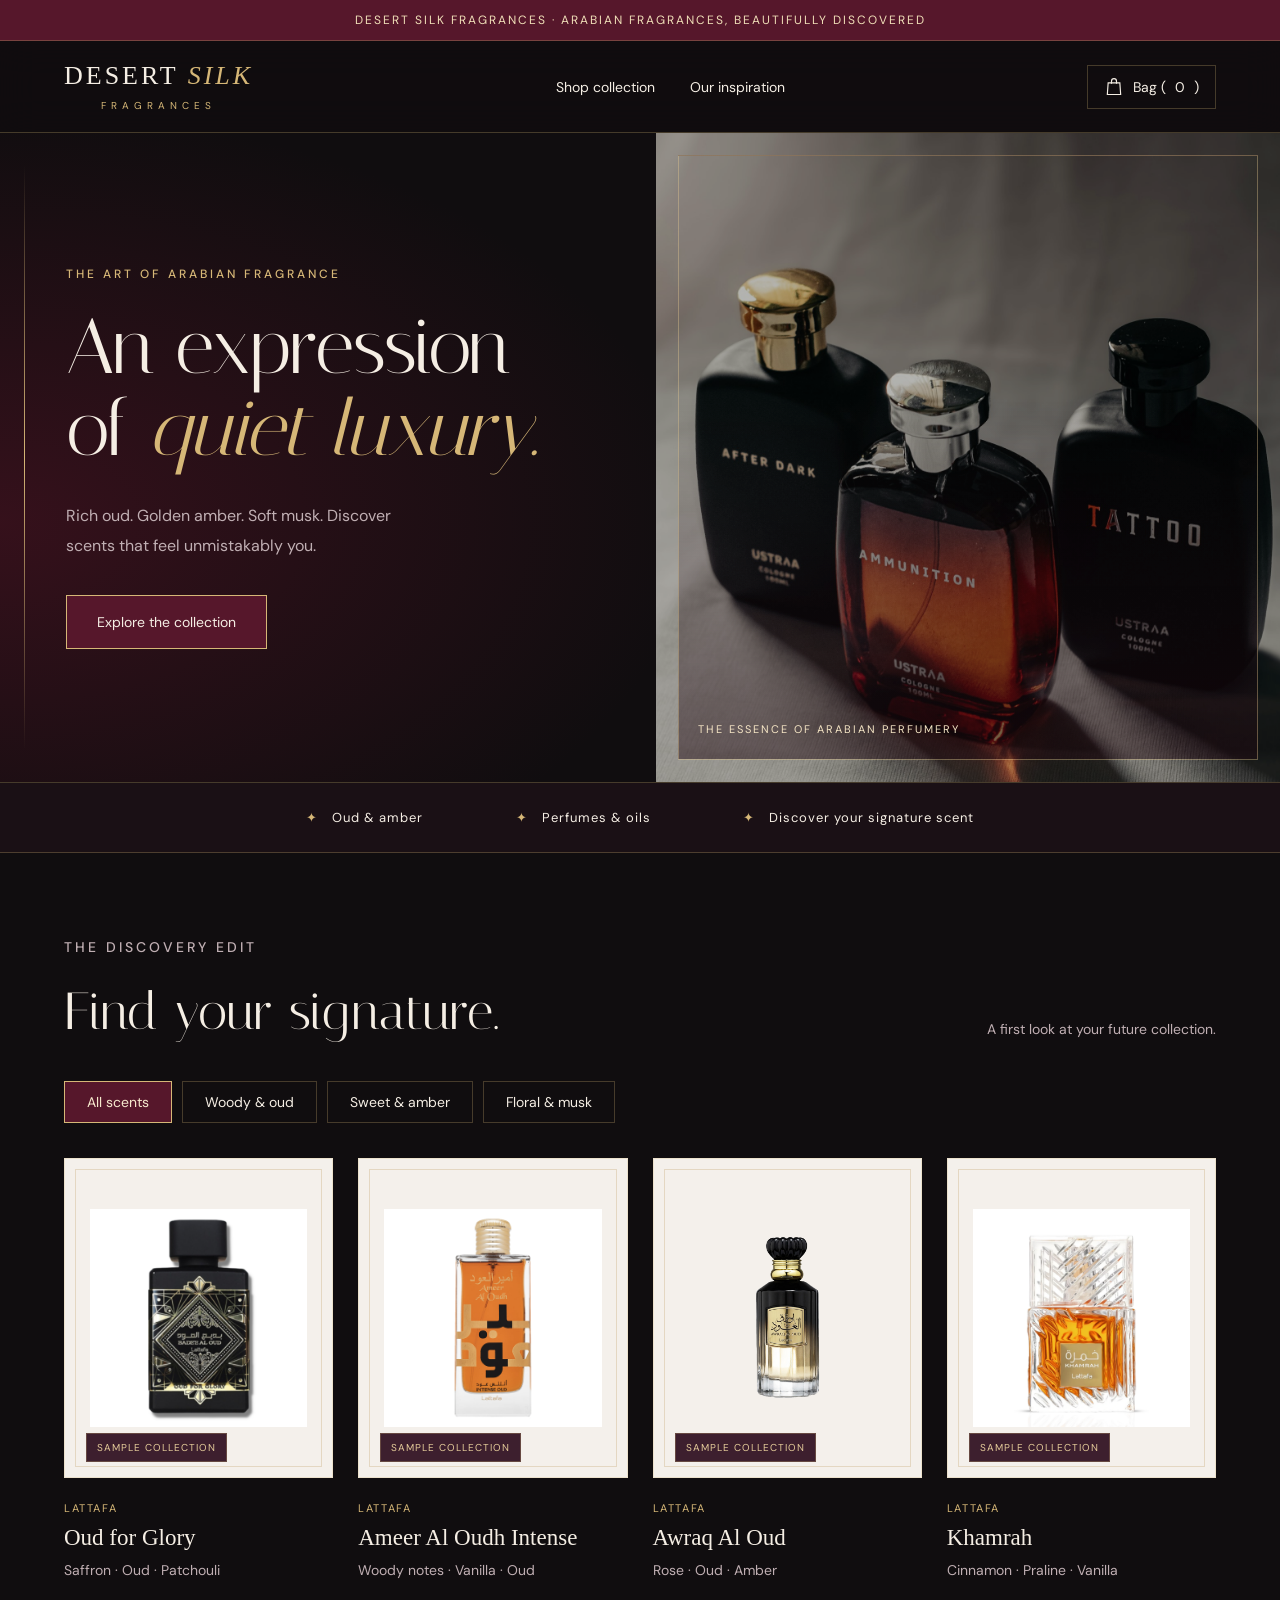
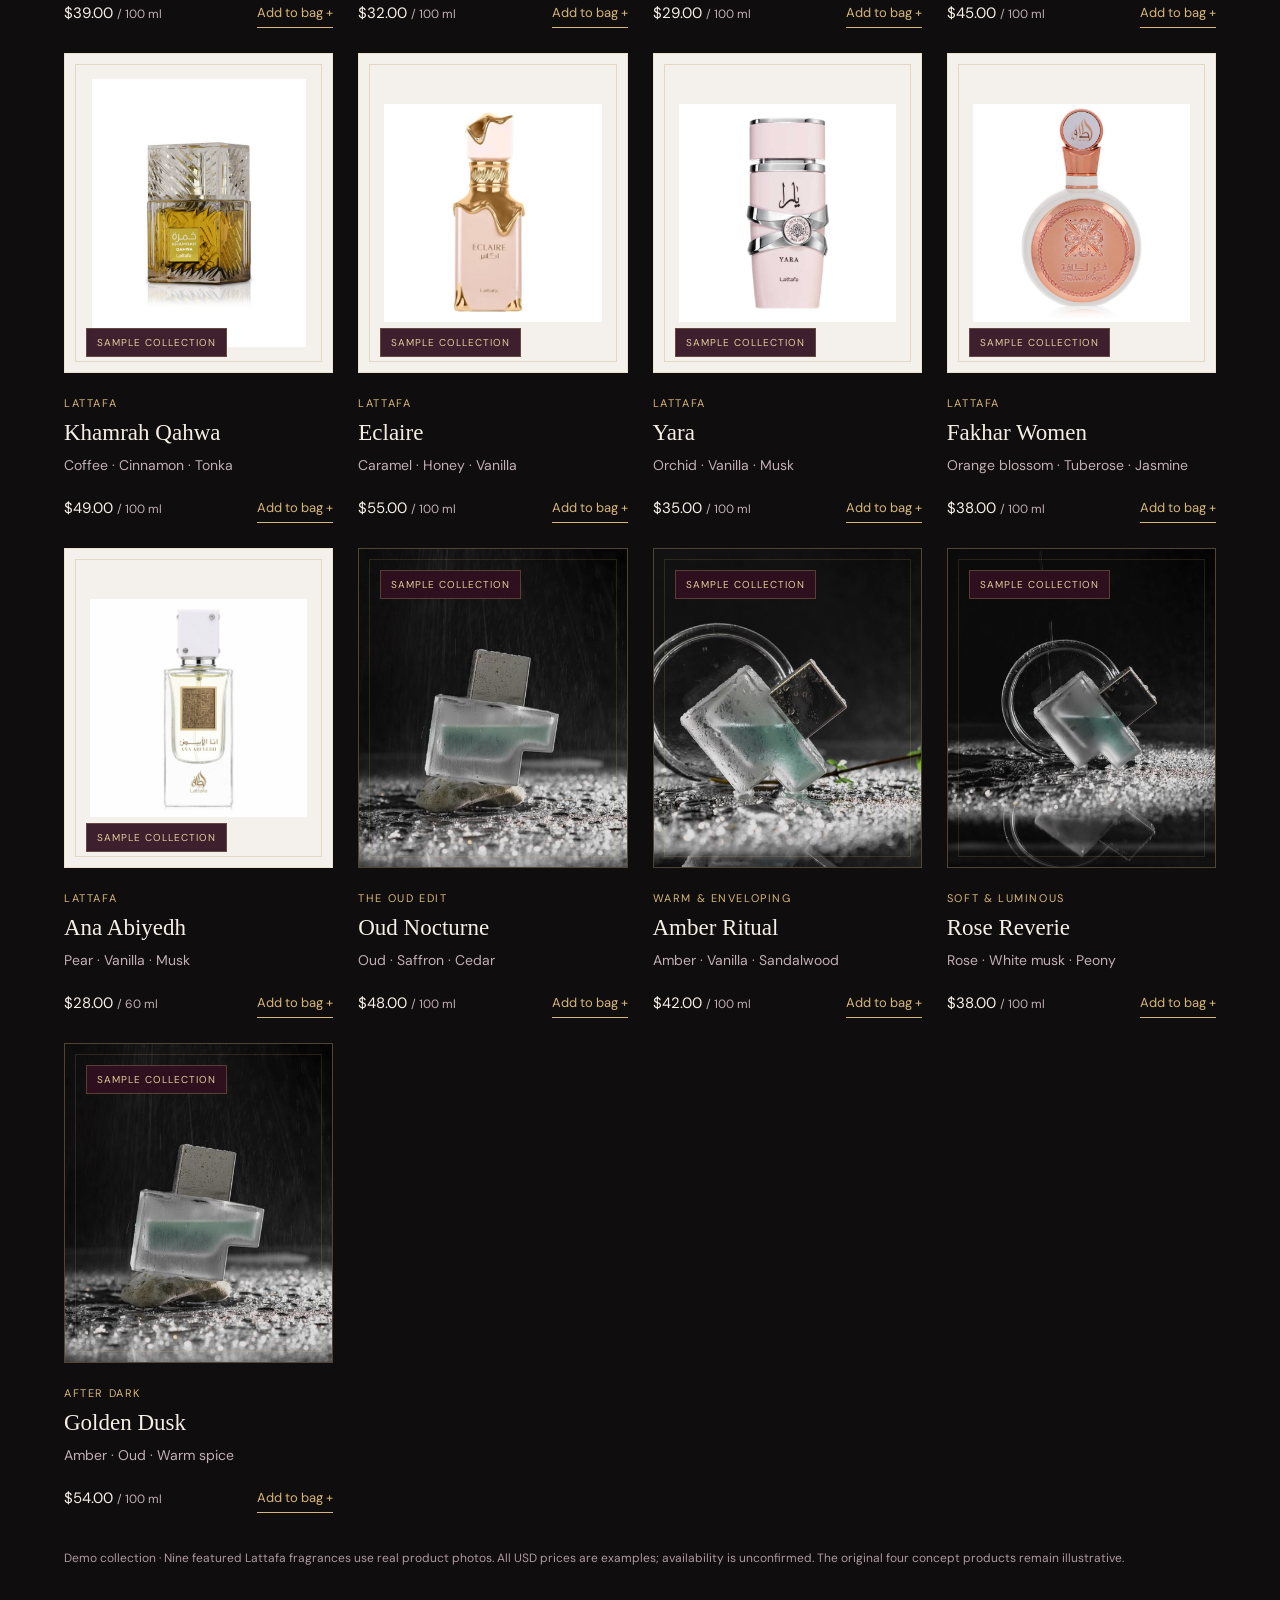
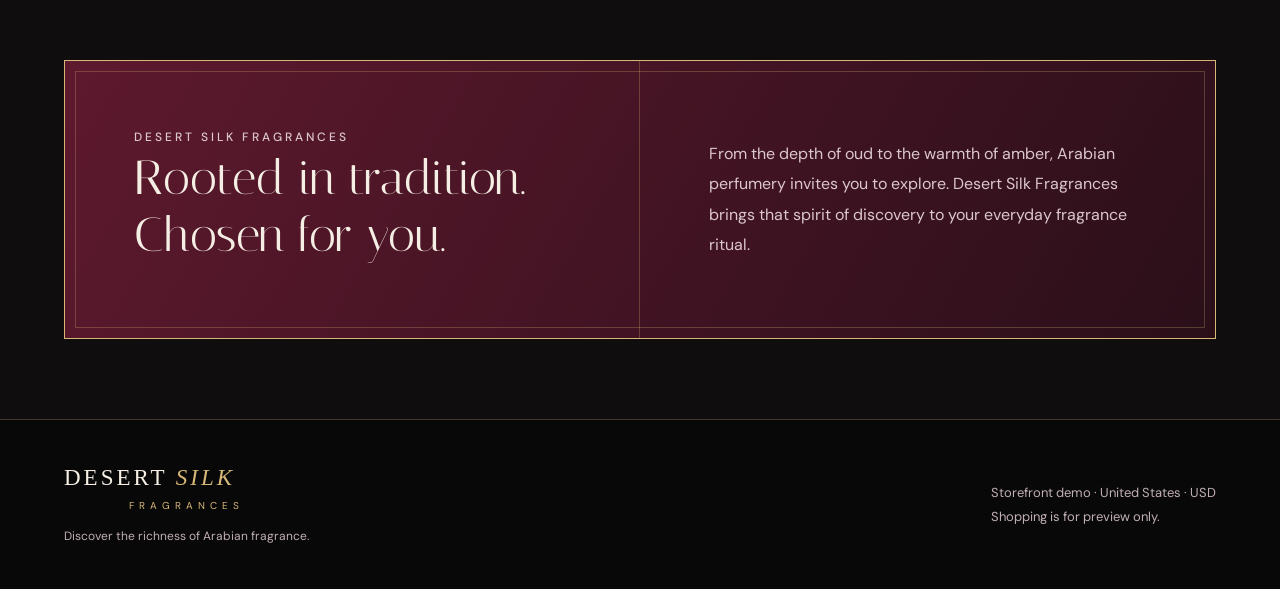
==== index.html @ 5b762d44 "Add files via upload" ====
<!doctype html>
<html lang="en"><head><meta charset="utf-8"><meta name="viewport" content="width=device-width,initial-scale=1"><title>Desert Silk Fragrances | Arabian Fragrances</title><meta name="description" content="Explore the Desert Silk Fragrances Arabian perfume boutique demo."><link rel="icon" type="image/svg+xml" href="data:image/svg+xml,%3Csvg xmlns='http://www.w3.org/2000/svg' viewBox='0 0 32 32'%3E%3Crect width='32' height='32' rx='5' fill='%2356172b'/%3E%3Ctext x='16' y='23' text-anchor='middle' font-family='Georgia' font-size='24' fill='%23d6b777'%3ED%3C/text%3E%3C/svg%3E"><style>
@import url('https://fonts.googleapis.com/css2?family=DM+Sans:wght@400;500;600&family=Italiana&display=swap');
:root{--paper:#100d0f;--ink:#f5eee4;--gold:#d6b777;--line:#d6b77745;--burgundy:#56172b;--muted:#c0afb3}*{box-sizing:border-box}html{scroll-behavior:smooth;scroll-padding-top:100px}body{margin:0;background:var(--paper);color:var(--ink);font-family:'DM Sans',sans-serif;font-size:16px}a{color:inherit;text-decoration:none}button{font:inherit;cursor:pointer;color:inherit}a,button{touch-action:manipulation}a:focus-visible,button:focus-visible{outline:2px solid var(--gold);outline-offset:5px}.announcement{background:var(--burgundy);color:#f0dfb8;text-align:center;padding:12px 20px;font-size:12px;letter-spacing:2px;border-bottom:1px solid var(--line)}header{position:sticky;top:0;z-index:4;padding:20px 5%;display:flex;align-items:center;justify-content:space-between;gap:20px;background:#100d0ff0;backdrop-filter:blur(18px);border-bottom:1px solid var(--line)}.logo{font-family:Georgia,serif;font-size:26px;letter-spacing:3px;white-space:nowrap;display:block}.logo span{color:var(--gold);font-style:italic}.logo small{display:block;font-family:'DM Sans',sans-serif;font-size:10px;letter-spacing:5px;text-align:center;margin-top:8px;color:var(--gold)}nav{display:flex;gap:35px;font-size:14px}nav a{position:relative;padding:9px 0}nav a:after{content:'';position:absolute;bottom:0;left:0;width:100%;height:1px;background:var(--gold);transform:scaleX(0);transform-origin:left;transition:transform .3s}nav a:hover:after{transform:scaleX(1)}.bag-button{border:1px solid var(--line);padding:11px 16px;background:none;display:flex;align-items:center;gap:9px;font-size:14px;transition:background .3s,border-color .3s}.bag-button:hover{background:var(--burgundy);border-color:var(--gold)}.bag-button svg{width:20px}.hero{display:grid;grid-template-columns:1.05fr 1fr;min-height:650px;border-bottom:1px solid var(--line)}.hero-copy{position:relative;padding:80px 10%;display:flex;flex-direction:column;justify-content:center;background:radial-gradient(ellipse at 0% 60%,#65152b70,transparent 75%)}.hero-copy:before{content:'';position:absolute;top:32px;bottom:32px;left:24px;width:1px;background:linear-gradient(transparent,var(--gold),transparent)}.eyebrow{font-size:12px;letter-spacing:3px;text-transform:uppercase;font-weight:500;color:var(--gold);margin:0 0 25px}h1,h2,h3,p{margin-top:0}h1,h2{font-family:'Italiana',Georgia,serif;font-weight:400}h1{font-size:clamp(58px,6.1vw,94px);line-height:1.05;margin-bottom:30px;letter-spacing:-1px}h1 em{color:var(--gold);font-weight:400}.intro{max-width:340px;color:var(--muted);line-height:1.9;margin-bottom:34px}.button{position:relative;display:inline-flex;align-items:center;justify-content:center;align-self:flex-start;background:var(--burgundy);border:1px solid var(--gold);padding:17px 30px;font-size:14px;overflow:hidden;transition:background .3s,transform .3s,box-shadow .3s}.button:hover{background:#75243d;transform:translateY(-3px);box-shadow:0 8px 35px #56172b80}.button:after{content:'';position:absolute;inset:-80% -100%;background:linear-gradient(110deg,transparent 45%,#ead3a028 50%,transparent 55%);transform:translateX(-40%);transition:transform .7s}.button:hover:after{transform:translateX(40%)}.hero-photo{position:relative;overflow:hidden;background:#25151b;min-width:0}.hero-photo img{width:100%;height:100%;object-fit:cover;position:absolute;filter:brightness(.75) saturate(.75);transform:scale(1.05);transition:transform .8s ease}.hero-photo:hover img{transform:scale(1.1)}.hero-photo:after{content:'';position:absolute;inset:22px;border:1px solid #e7cb9060;pointer-events:none;background:linear-gradient(0deg,#2009117a,transparent 60%)}.photo-caption{position:absolute;z-index:1;bottom:46px;left:42px;right:30px;color:#f5e5c5;font-size:11px;letter-spacing:2px}.ribbon{display:flex;justify-content:center;gap:8%;padding:26px 5%;border-bottom:1px solid var(--line);font-size:13px;letter-spacing:1px;background:#1a1015}.ribbon span:before{content:'✦';margin-right:14px;color:var(--gold)}.collection{padding:85px 5% 80px}.section-top{display:flex;justify-content:space-between;align-items:end;gap:20px}h2{font-size:52px;margin-bottom:10px}.section-top p{font-size:14px;color:var(--muted)}.filters{display:flex;gap:10px;margin:29px 0 35px;flex-wrap:wrap}.filter{background:none;border:1px solid var(--line);padding:11px 22px;font-size:14px;transition:background .3s,border-color .3s,transform .3s}.filter:hover{border-color:var(--gold);transform:translateY(-2px)}.filter.active{background:var(--burgundy);border-color:var(--gold);color:#f6e8cd}.products{display:grid;grid-template-columns:repeat(4,1fr);gap:25px}.product{min-width:0;animation:arrive .55s ease both;animation-delay:calc(var(--i,0)*65ms)}.product-image{height:320px;position:relative;overflow:hidden;background:#21181c;border:1px solid var(--line);transition:border-color .4s,box-shadow .4s,transform .4s}.product-image:after{content:'';position:absolute;inset:10px;border:1px solid #d6b77725;pointer-events:none}.product-image img{width:100%;height:100%;object-fit:cover;filter:brightness(.88);transition:transform .65s,filter .65s}.product:hover .product-image{transform:translateY(-6px);border-color:#d6b777a0;box-shadow:0 14px 35px #0005}.product:hover img{transform:scale(1.08);filter:brightness(1)}.badge{position:absolute;top:21px;left:21px;background:#301020ed;color:#e5cc9a;padding:7px 10px;font-size:10px;letter-spacing:1px;border:1px solid var(--line)}.product-meta{margin:23px 0 10px;font-size:11px;letter-spacing:1.6px;color:var(--gold)}.product h3{font-family:Georgia,serif;font-size:23px;font-weight:400;margin-bottom:10px}.notes{font-size:14px;color:var(--muted);margin-bottom:19px}.purchase{display:flex;justify-content:space-between;align-items:center;gap:10px;font-size:15px}.purchase small{font-size:12px;color:var(--muted)}.purchase button{background:none;border:0;border-bottom:1px solid var(--gold);padding:6px 0;font-size:13px;color:var(--gold);transition:color .3s,transform .3s}.purchase button:hover{color:#fff;transform:translateY(-2px)}.sample-note{font-size:12px;color:#ad999f;margin-top:35px;line-height:1.7}.story{display:grid;grid-template-columns:1fr 1fr;background:linear-gradient(120deg,#5e192e,#2a0f19);margin:0 5% 80px;border:1px solid var(--gold);position:relative}.story:after{content:'';position:absolute;inset:10px;border:1px solid var(--line);pointer-events:none}.story-left{padding:65px 12%;border-right:1px solid var(--line)}.story-left h2{font-size:48px}.story-right{padding:65px 12%;display:flex;flex-direction:column;justify-content:center}.story p{line-height:1.9;color:#dcc7ce;margin-bottom:0}footer{background:#090809;border-top:1px solid var(--line);padding:45px 5%;display:flex;justify-content:space-between;gap:25px;align-items:center}footer p{font-size:12px;margin:16px 0 0;color:var(--muted)}footer .logo{font-size:23px}.footer-note{font-size:13px;max-width:280px;line-height:1.8;color:var(--muted)}dialog{position:fixed;border:0;border-left:1px solid var(--gold);margin:0 0 0 auto;padding:32px;max-width:440px;width:100%;height:100dvh;max-height:100dvh;background:#160e13;color:var(--ink)}dialog[open]{animation:slide-in .4s ease}dialog::backdrop{background:#070306ba;backdrop-filter:blur(5px)}.bag-head{display:flex;justify-content:space-between;align-items:center;gap:12px}.bag-head h2{font-size:35px}.close{background:none;border:0;font-size:25px;padding:10px;color:var(--gold)}.bag-item{padding:20px 0;border-bottom:1px solid var(--line);animation:arrive .3s ease}.bag-row{display:flex;justify-content:space-between;gap:10px}.remove{background:none;border:0;color:var(--gold);font-size:13px;padding:10px 0}.bag-total{display:flex;justify-content:space-between;margin:25px 0;font-weight:500}.demo-checkout{font-size:14px;line-height:1.8;color:#dcc7ce;background:var(--burgundy);padding:20px;border:1px solid var(--line)}.toast{position:fixed;bottom:25px;left:50%;transform:translateX(-50%);background:var(--burgundy);border:1px solid var(--gold);color:var(--ink);padding:15px 24px;z-index:5;box-shadow:0 4px 25px #0008;font-size:14px;animation:toast-in .3s ease}.hidden{display:none!important}.reveal{transition:opacity .8s ease,transform .8s ease}.reveal.pending{opacity:0;transform:translateY(28px)}.hero-copy>*{animation:arrive .9s ease both}.hero-copy h1{animation-delay:.12s}.hero-copy .intro{animation-delay:.24s}.hero-copy .button{animation-delay:.36s}@keyframes arrive{from{opacity:0;transform:translateY(18px)}to{opacity:1;transform:translateY(0)}}@keyframes slide-in{from{transform:translateX(100%)}to{transform:translateX(0)}}@keyframes toast-in{from{opacity:0;transform:translate(-50%,15px)}to{opacity:1;transform:translate(-50%,0)}}
@media(min-width:1500px){main{max-width:1600px;margin:auto}}@media(max-width:1000px){nav{gap:18px}.hero-copy{padding:60px 10%}.hero{min-height:570px}.products{grid-template-columns:repeat(2,1fr)}.product-image{height:360px}.ribbon{gap:4%;font-size:12px}.story-left,.story-right{padding:45px 10%}}@media(max-width:800px){nav{display:none}}@media(max-width:800px){header{padding:16px 6%}.logo{font-size:21px;letter-spacing:2px}.logo small{font-size:9px;letter-spacing:3px}nav{display:none}.bag-button{padding:9px 10px}.announcement{font-size:10px;line-height:1.6;letter-spacing:1px}.hero{grid-template-columns:1fr}.hero-copy{padding:55px 9% 50px}.hero-copy:before{left:15px;top:25px;bottom:25px}h1{font-size:65px;letter-spacing:-1px}.intro{font-size:15px}.hero-photo{height:400px}.ribbon{padding:20px 5%;gap:17px;flex-wrap:wrap}.ribbon span:before{margin-right:7px}.collection{padding:55px 6%}.section-top{display:block}h2{font-size:43px}.products{gap:29px 14px}.product-image{height:220px}.product h3{font-size:20px}.notes{font-size:13px;line-height:1.7}.purchase{align-items:start;flex-direction:column}.story{grid-template-columns:1fr;margin:0 6% 50px}.story-left{border-right:0;border-bottom:1px solid var(--line);padding:38px 30px}.story-right{padding:32px 30px}.story-left h2{font-size:40px}footer{flex-direction:column;align-items:start;padding:35px 6%}.photo-caption{left:35px;bottom:36px;font-size:10px}.badge{font-size:9px;top:15px;left:15px;padding:6px}.filter{padding:10px 15px}.toast{width:85%;text-align:center}.eyebrow{font-size:11px;letter-spacing:2px}.product-meta{font-size:10px;line-height:1.7}}@media(prefers-reduced-motion:reduce){html{scroll-behavior:auto}*,*:before,*:after{animation:none!important;transition:none!important}.reveal.pending{opacity:1;transform:none}}
.real-product{background:#f4f0eb}.real-product img{object-fit:contain;padding:25px;filter:none}.real-product .badge{top:auto;bottom:15px}.real-product:after{border-color:#b58b4840}.product:hover .real-product img{filter:none}@media(max-width:800px){.real-product img{padding:16px}.real-product .badge{bottom:10px;font-size:8px}}
</style></head><body>
<div class="announcement">DESERT SILK FRAGRANCES · ARABIAN FRAGRANCES, BEAUTIFULLY DISCOVERED</div>
<header><a href="#" class="logo" aria-label="Desert Silk Fragrances home">DESERT <span>SILK</span><small>FRAGRANCES</small></a><nav aria-label="Main navigation"><a href="#collection">Shop collection</a><a href="#story">Our inspiration</a></nav><button class="bag-button" id="open-bag"><svg viewBox="0 0 24 24" fill="none" stroke="currentColor" stroke-width="1.4" aria-hidden="true"><path d="M5 7h14l1 14H4L5 7Z"/><path d="M9 8V5a3 3 0 0 1 6 0v3"/></svg>Bag (<span id="bag-count">0</span>)</button></header>
<main><section class="hero"><div class="hero-copy"><p class="eyebrow">The art of Arabian fragrance</p><h1>An expression<br>of <em>quiet luxury.</em></h1><p class="intro">Rich oud. Golden amber. Soft musk. Discover scents that feel unmistakably you.</p><a class="button" href="#collection">Explore the collection</a></div><div class="hero-photo"><img src="hero.jpg" alt="Warmly lit perfume bottles with rich amber tones"><div class="photo-caption">THE ESSENCE OF ARABIAN PERFUMERY</div></div></section>
<div class="ribbon"><span>Oud & amber</span><span>Perfumes & oils</span><span>Discover your signature scent</span></div>
<section class="collection" id="collection"><div class="section-top"><div><p class="eyebrow">The discovery edit</p><h2>Find your signature.</h2></div><p>A first look at your future collection.</p></div><div class="filters" aria-label="Filter by scent"><button class="filter active" data-filter="All" aria-pressed="true">All scents</button><button class="filter" data-filter="Woody" aria-pressed="false">Woody & oud</button><button class="filter" data-filter="Sweet" aria-pressed="false">Sweet & amber</button><button class="filter" data-filter="Floral" aria-pressed="false">Floral & musk</button></div><div class="products" id="products"></div><p class="sample-note">Demo collection · Nine featured Lattafa fragrances use real product photos. All USD prices are examples; availability is unconfirmed. The original four concept products remain illustrative.</p></section>
<section class="story" id="story"><div class="story-left"><p class="eyebrow">Desert Silk Fragrances</p><h2>Rooted in tradition.<br>Chosen for you.</h2></div><div class="story-right"><p>From the depth of oud to the warmth of amber, Arabian perfumery invites you to explore. Desert Silk Fragrances brings that spirit of discovery to your everyday fragrance ritual.</p></div></section></main>
<footer><div><a href="#" class="logo">DESERT <span>SILK</span><small>FRAGRANCES</small></a><p>Discover the richness of Arabian fragrance.</p></div><div class="footer-note">Storefront demo · United States · USD<br>Shopping is for preview only.</div></footer>
<dialog id="bag" aria-labelledby="bag-title"><div class="bag-head"><h2 id="bag-title">Your discovery bag</h2><button class="close" id="close-bag" aria-label="Close shopping bag">×</button></div><div id="bag-items"></div><div class="bag-total"><span>Subtotal</span><span id="total">$0.00</span></div><p class="demo-checkout">This is a demo shopping bag. Checkout will be connected when your products, payment account, and shipping details are ready.</p></dialog><div id="toast" class="toast hidden" role="status"></div>
<script>
const products=[{id:1,name:'Oud Nocturne',notes:'Oud · Saffron · Cedar',category:'Woody',price:48,image:'product1.jpg',label:'THE OUD EDIT'},{id:2,name:'Amber Ritual',notes:'Amber · Vanilla · Sandalwood',category:'Sweet',price:42,image:'product2.jpg',label:'WARM & ENVELOPING'},{id:3,name:'Rose Reverie',notes:'Rose · White musk · Peony',category:'Floral',price:38,image:'product3.jpg',label:'SOFT & LUMINOUS'},{id:4,name:'Golden Dusk',notes:'Amber · Oud · Warm spice',category:'Woody',price:54,image:'product1.jpg',label:'AFTER DARK'},{"id": 5, "name": "Oud for Glory", "notes": "Saffron · Oud · Patchouli", "category": "Woody", "price": 39, "image": "oud-for-glory.jpg", "label": "LATTAFA", "size": 100, "real": true},{"id": 6, "name": "Ameer Al Oudh Intense", "notes": "Woody notes · Vanilla · Oud", "category": "Woody", "price": 32, "image": "ameer-al-oudh.jpg", "label": "LATTAFA", "size": 100, "real": true},{"id": 7, "name": "Awraq Al Oud", "notes": "Rose · Oud · Amber", "category": "Woody", "price": 29, "image": "awraq-al-oud.jpg", "label": "LATTAFA", "size": 100, "real": true},{"id": 8, "name": "Khamrah", "notes": "Cinnamon · Praline · Vanilla", "category": "Sweet", "price": 45, "image": "khamrah.jpg", "label": "LATTAFA", "size": 100, "real": true},{"id": 9, "name": "Khamrah Qahwa", "notes": "Coffee · Cinnamon · Tonka", "category": "Sweet", "price": 49, "image": "khamrah-qahwa.jpg", "label": "LATTAFA", "size": 100, "real": true},{"id": 10, "name": "Eclaire", "notes": "Caramel · Honey · Vanilla", "category": "Sweet", "price": 55, "image": "eclaire.jpg", "label": "LATTAFA", "size": 100, "real": true},{"id": 11, "name": "Yara", "notes": "Orchid · Vanilla · Musk", "category": "Floral", "price": 35, "image": "yara.jpg", "label": "LATTAFA", "size": 100, "real": true},{"id": 12, "name": "Fakhar Women", "notes": "Orange blossom · Tuberose · Jasmine", "category": "Floral", "price": 38, "image": "fakhar-women.jpg", "label": "LATTAFA", "size": 100, "real": true},{"id": 13, "name": "Ana Abiyedh", "notes": "Pear · Vanilla · Musk", "category": "Floral", "price": 28, "image": "ana-abiyedh.jpg", "label": "LATTAFA", "size": 60, "real": true}];products.sort((a,b)=>Number(Boolean(b.real))-Number(Boolean(a.real)));const cart=[];const money=n=>'$'+n.toFixed(2);const grid=document.querySelector('#products');function render(filter='All'){grid.innerHTML=products.filter(p=>filter==='All'||p.category===filter).map(p=>`<article class="product" style="--i:${Math.min(p.id-1,5)}"><div class="product-image ${p.real ? 'real-product' : ''}"><img src="${p.image}" alt="${p.real ? 'Lattafa ' + p.name + ' perfume bottle' : 'Illustrative perfume photograph for ' + p.name}" loading="lazy"><span class="badge">SAMPLE COLLECTION</span></div><p class="product-meta">${p.label}</p><h3>${p.name}</h3><p class="notes">${p.notes}</p><div class="purchase"><span>${money(p.price)} <small> / ${p.size || 100} ml</small></span><button data-add="${p.id}" aria-label="Add ${p.name} to demo bag">Add to bag +</button></div></article>`).join('')}render();document.querySelectorAll('.filter').forEach(b=>b.addEventListener('click',()=>{document.querySelectorAll('.filter').forEach(x=>{x.classList.remove('active');x.setAttribute('aria-pressed','false')});b.classList.add('active');b.setAttribute('aria-pressed','true');render(b.dataset.filter)}));let toastTimer;grid.addEventListener('click',e=>{const b=e.target.closest('[data-add]');if(!b)return;const p=products.find(x=>x.id===Number(b.dataset.add));cart.push(p);updateBag();const t=document.querySelector('#toast');t.textContent=p.name+' added to your demo bag';t.classList.remove('hidden');clearTimeout(toastTimer);toastTimer=setTimeout(()=>t.classList.add('hidden'),2400)});function updateBag(){document.querySelector('#bag-count').textContent=cart.length;document.querySelector('#bag-items').innerHTML=cart.length?cart.map((p,i)=>`<div class="bag-item"><div class="bag-row"><span>${p.name}</span><span>${money(p.price)}</span></div><button class="remove" data-remove="${i}" aria-label="Remove ${p.name}">Remove</button></div>`).join(''):'<p style="padding:25px 0;color:#c0afb3">Your bag is empty. Explore the collection to add a scent.</p>';document.querySelector('#total').textContent=money(cart.reduce((s,p)=>s+p.price,0))}updateBag();const bag=document.querySelector('#bag');document.querySelector('#open-bag').onclick=()=>bag.showModal();document.querySelector('#close-bag').onclick=()=>bag.close();document.querySelector('#bag-items').addEventListener('click',e=>{const b=e.target.closest('[data-remove]');if(b){cart.splice(Number(b.dataset.remove),1);updateBag()}});bag.addEventListener('click',e=>{if(e.target===bag&&e.clientX<bag.getBoundingClientRect().left)bag.close()});

const reduceMotion=window.matchMedia('(prefers-reduced-motion: reduce)');
if(!reduceMotion.matches&&'IntersectionObserver' in window){const observer=new IntersectionObserver(entries=>{entries.forEach(entry=>{if(entry.isIntersecting){entry.target.classList.remove('pending');observer.unobserve(entry.target)}})},{threshold:0.08});document.querySelectorAll('.section-top,.filters,.story').forEach(el=>{el.classList.add('reveal','pending');observer.observe(el)})}
grid.addEventListener('click',e=>{if(!e.target.closest('[data-add]')||reduceMotion.matches)return;document.querySelector('.bag-button').animate([{transform:'scale(1)'},{transform:'scale(1.08)'},{transform:'scale(1)'}],{duration:350})});
document.querySelector('.hero-photo').addEventListener('pointermove',e=>{if(reduceMotion.matches||e.pointerType!=='mouse')return;const r=e.currentTarget.getBoundingClientRect();const img=e.currentTarget.querySelector('img');img.style.transform=`scale(1.10) translate(${(e.clientX-r.left-r.width/2)*0.018}px, ${(e.clientY-r.top-r.height/2)*0.018}px)`});document.querySelector('.hero-photo').addEventListener('pointerleave',e=>{e.currentTarget.querySelector('img').style.transform=''});
</script></body></html>
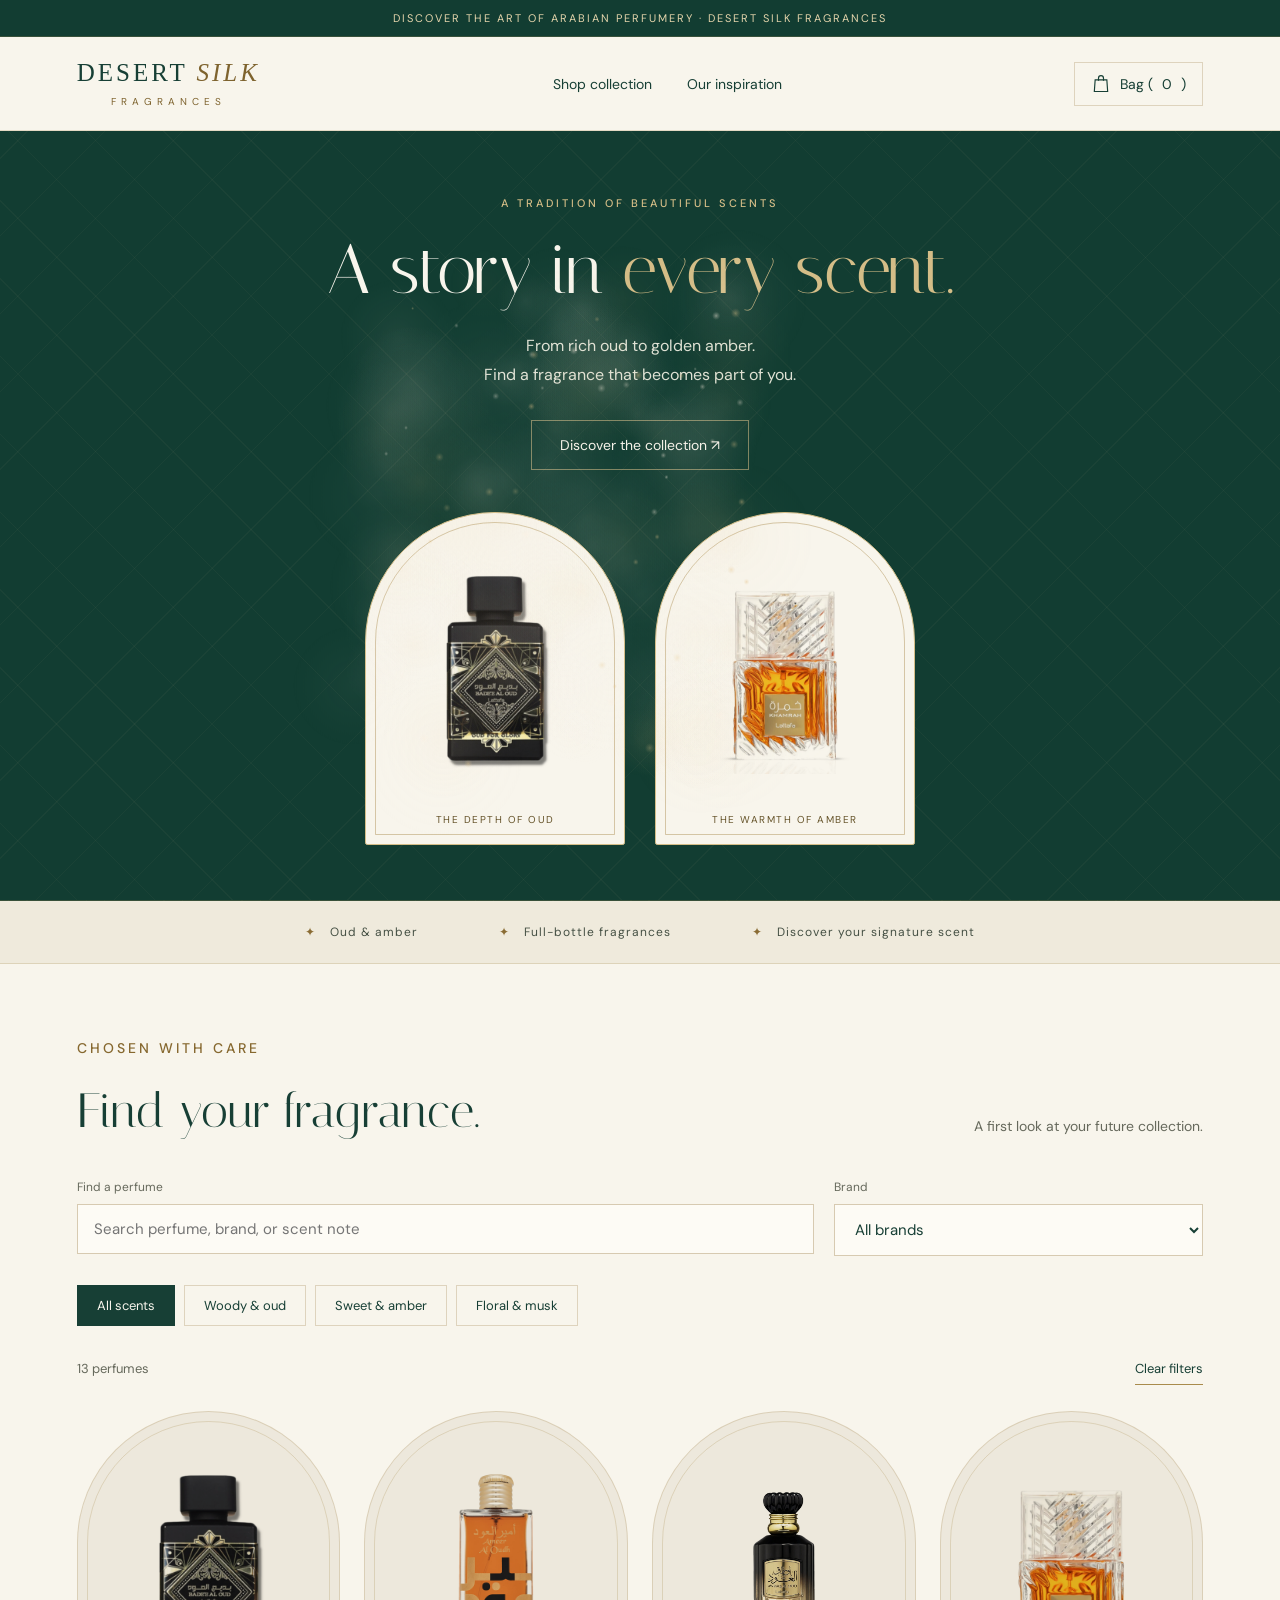
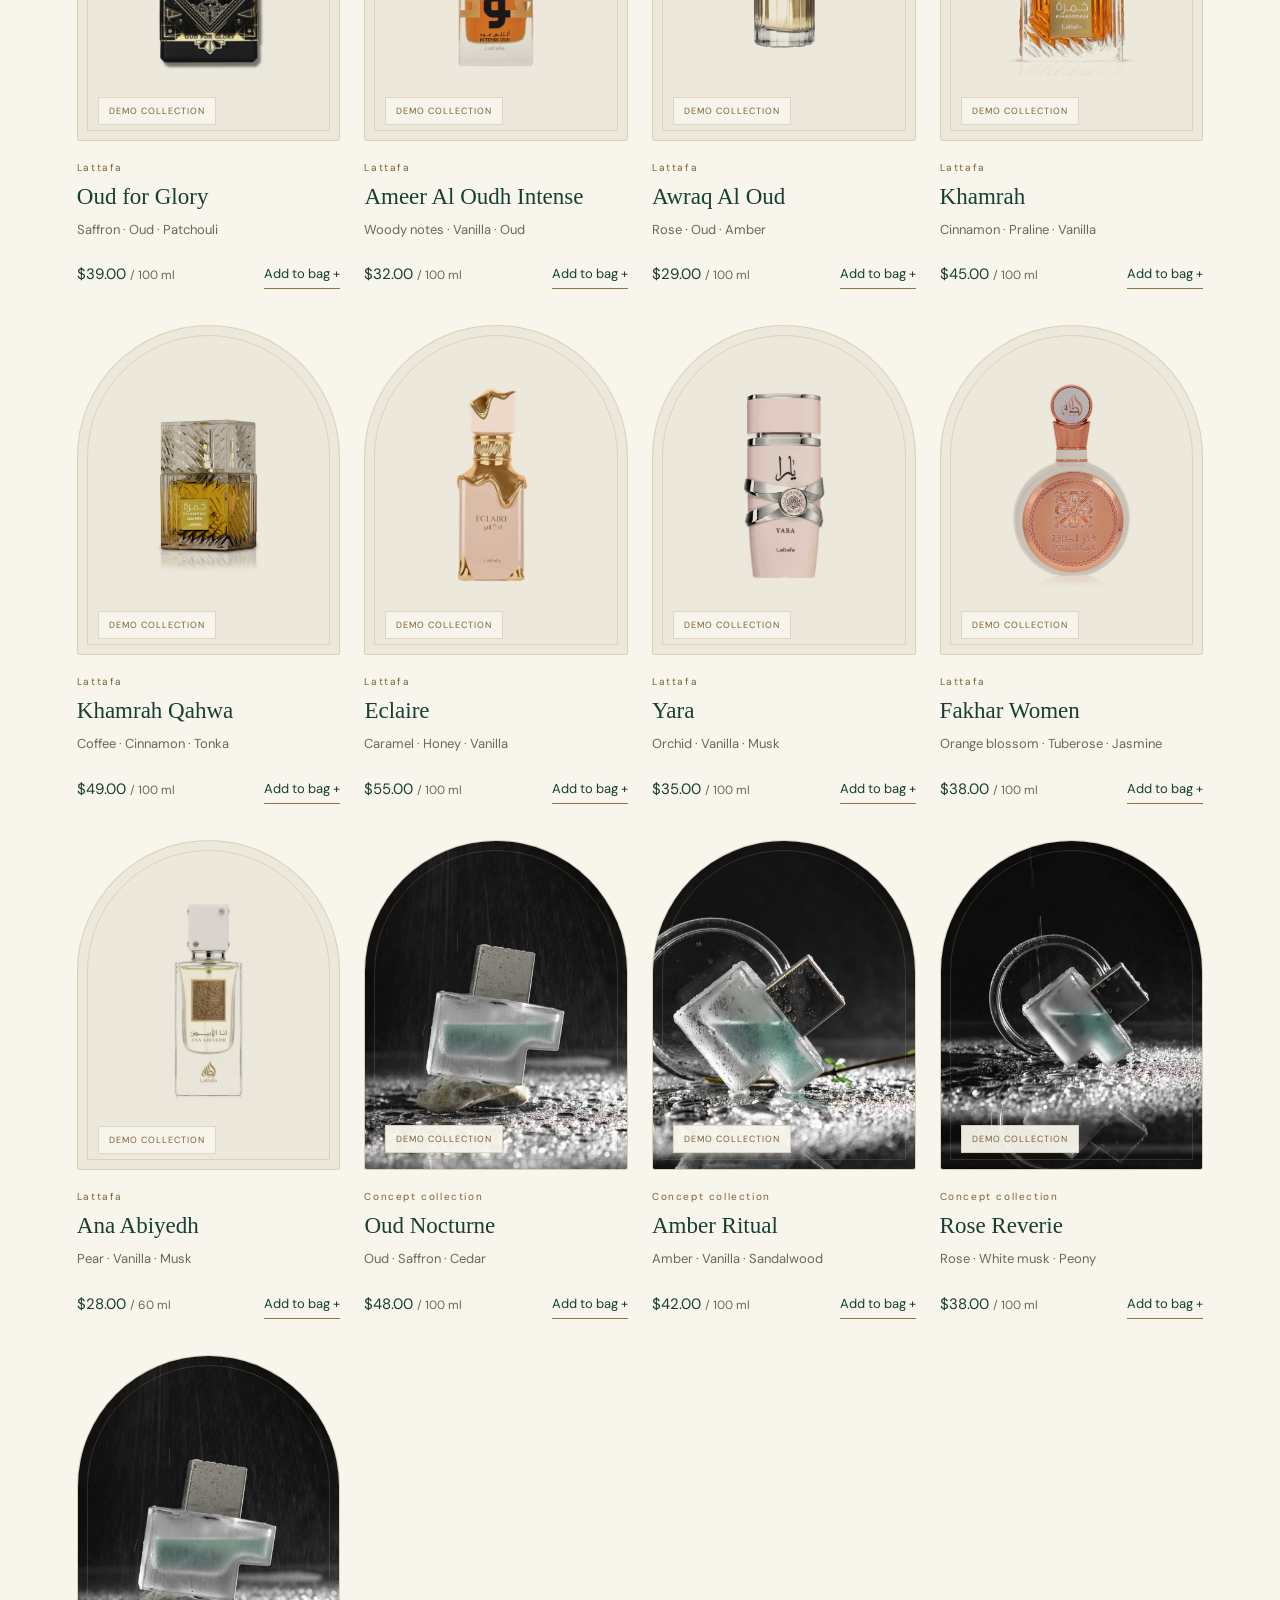
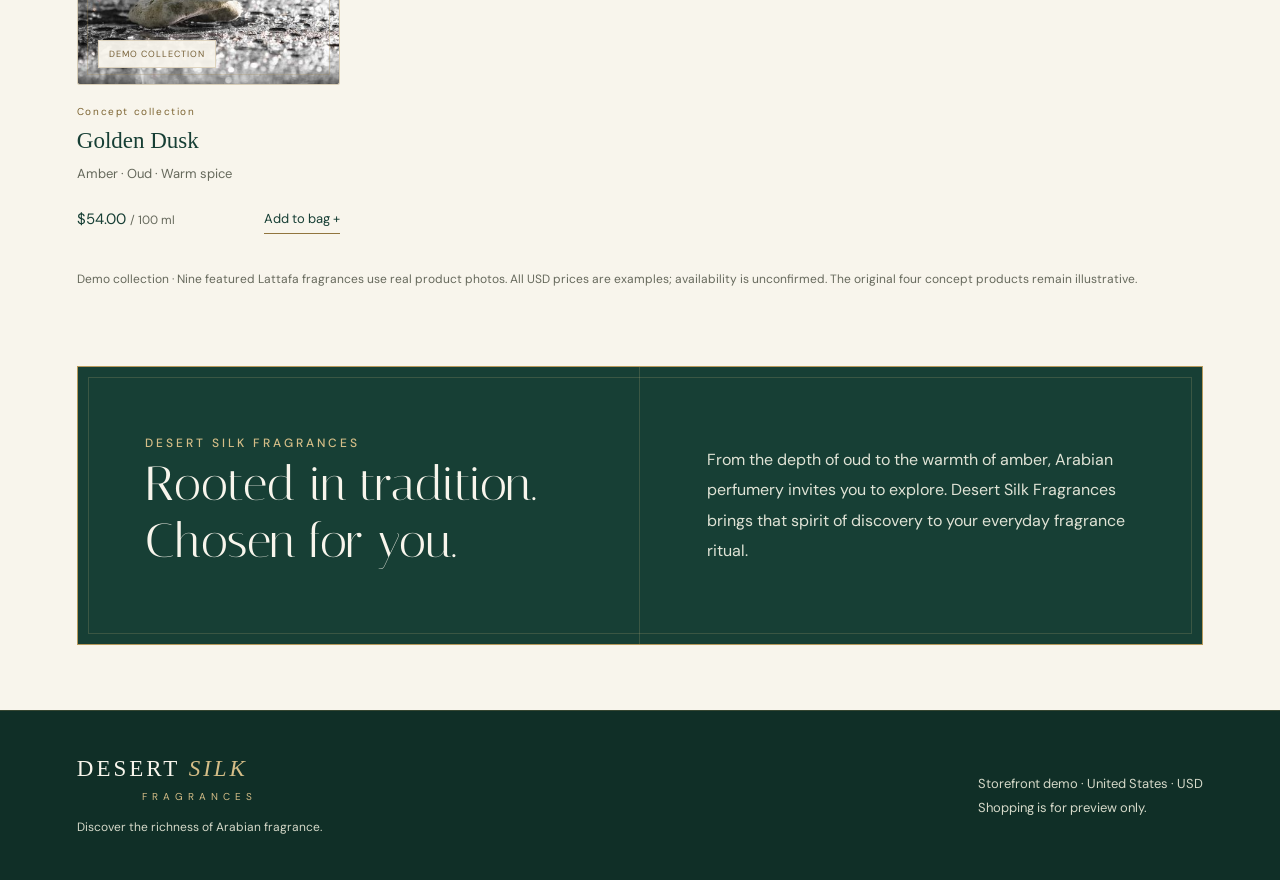
==== commit a8b32c95: "Add files via upload" ====
--- a/index.html
+++ b/index.html
@@ -1,26 +1,18 @@
 <!doctype html>
-<html lang="en"><head><meta charset="utf-8"><meta name="viewport" content="width=device-width,initial-scale=1"><title>Desert Silk Fragrances | Arabian Fragrances</title><meta name="description" content="Explore the Desert Silk Fragrances Arabian perfume boutique demo."><link rel="icon" type="image/svg+xml" href="data:image/svg+xml,%3Csvg xmlns='http://www.w3.org/2000/svg' viewBox='0 0 32 32'%3E%3Crect width='32' height='32' rx='5' fill='%2356172b'/%3E%3Ctext x='16' y='23' text-anchor='middle' font-family='Georgia' font-size='24' fill='%23d6b777'%3ED%3C/text%3E%3C/svg%3E"><style>
-@import url('https://fonts.googleapis.com/css2?family=DM+Sans:wght@400;500;600&family=Italiana&display=swap');
-:root{--paper:#100d0f;--ink:#f5eee4;--gold:#d6b777;--line:#d6b77745;--burgundy:#56172b;--muted:#c0afb3}*{box-sizing:border-box}html{scroll-behavior:smooth;scroll-padding-top:100px}body{margin:0;background:var(--paper);color:var(--ink);font-family:'DM Sans',sans-serif;font-size:16px}a{color:inherit;text-decoration:none}button{font:inherit;cursor:pointer;color:inherit}a,button{touch-action:manipulation}a:focus-visible,button:focus-visible{outline:2px solid var(--gold);outline-offset:5px}.announcement{background:var(--burgundy);color:#f0dfb8;text-align:center;padding:12px 20px;font-size:12px;letter-spacing:2px;border-bottom:1px solid var(--line)}header{position:sticky;top:0;z-index:4;padding:20px 5%;display:flex;align-items:center;justify-content:space-between;gap:20px;background:#100d0ff0;backdrop-filter:blur(18px);border-bottom:1px solid var(--line)}.logo{font-family:Georgia,serif;font-size:26px;letter-spacing:3px;white-space:nowrap;display:block}.logo span{color:var(--gold);font-style:italic}.logo small{display:block;font-family:'DM Sans',sans-serif;font-size:10px;letter-spacing:5px;text-align:center;margin-top:8px;color:var(--gold)}nav{display:flex;gap:35px;font-size:14px}nav a{position:relative;padding:9px 0}nav a:after{content:'';position:absolute;bottom:0;left:0;width:100%;height:1px;background:var(--gold);transform:scaleX(0);transform-origin:left;transition:transform .3s}nav a:hover:after{transform:scaleX(1)}.bag-button{border:1px solid var(--line);padding:11px 16px;background:none;display:flex;align-items:center;gap:9px;font-size:14px;transition:background .3s,border-color .3s}.bag-button:hover{background:var(--burgundy);border-color:var(--gold)}.bag-button svg{width:20px}.hero{display:grid;grid-template-columns:1.05fr 1fr;min-height:650px;border-bottom:1px solid var(--line)}.hero-copy{position:relative;padding:80px 10%;display:flex;flex-direction:column;justify-content:center;background:radial-gradient(ellipse at 0% 60%,#65152b70,transparent 75%)}.hero-copy:before{content:'';position:absolute;top:32px;bottom:32px;left:24px;width:1px;background:linear-gradient(transparent,var(--gold),transparent)}.eyebrow{font-size:12px;letter-spacing:3px;text-transform:uppercase;font-weight:500;color:var(--gold);margin:0 0 25px}h1,h2,h3,p{margin-top:0}h1,h2{font-family:'Italiana',Georgia,serif;font-weight:400}h1{font-size:clamp(58px,6.1vw,94px);line-height:1.05;margin-bottom:30px;letter-spacing:-1px}h1 em{color:var(--gold);font-weight:400}.intro{max-width:340px;color:var(--muted);line-height:1.9;margin-bottom:34px}.button{position:relative;display:inline-flex;align-items:center;justify-content:center;align-self:flex-start;background:var(--burgundy);border:1px solid var(--gold);padding:17px 30px;font-size:14px;overflow:hidden;transition:background .3s,transform .3s,box-shadow .3s}.button:hover{background:#75243d;transform:translateY(-3px);box-shadow:0 8px 35px #56172b80}.button:after{content:'';position:absolute;inset:-80% -100%;background:linear-gradient(110deg,transparent 45%,#ead3a028 50%,transparent 55%);transform:translateX(-40%);transition:transform .7s}.button:hover:after{transform:translateX(40%)}.hero-photo{position:relative;overflow:hidden;background:#25151b;min-width:0}.hero-photo img{width:100%;height:100%;object-fit:cover;position:absolute;filter:brightness(.75) saturate(.75);transform:scale(1.05);transition:transform .8s ease}.hero-photo:hover img{transform:scale(1.1)}.hero-photo:after{content:'';position:absolute;inset:22px;border:1px solid #e7cb9060;pointer-events:none;background:linear-gradient(0deg,#2009117a,transparent 60%)}.photo-caption{position:absolute;z-index:1;bottom:46px;left:42px;right:30px;color:#f5e5c5;font-size:11px;letter-spacing:2px}.ribbon{display:flex;justify-content:center;gap:8%;padding:26px 5%;border-bottom:1px solid var(--line);font-size:13px;letter-spacing:1px;background:#1a1015}.ribbon span:before{content:'✦';margin-right:14px;color:var(--gold)}.collection{padding:85px 5% 80px}.section-top{display:flex;justify-content:space-between;align-items:end;gap:20px}h2{font-size:52px;margin-bottom:10px}.section-top p{font-size:14px;color:var(--muted)}.filters{display:flex;gap:10px;margin:29px 0 35px;flex-wrap:wrap}.filter{background:none;border:1px solid var(--line);padding:11px 22px;font-size:14px;transition:background .3s,border-color .3s,transform .3s}.filter:hover{border-color:var(--gold);transform:translateY(-2px)}.filter.active{background:var(--burgundy);border-color:var(--gold);color:#f6e8cd}.products{display:grid;grid-template-columns:repeat(4,1fr);gap:25px}.product{min-width:0;animation:arrive .55s ease both;animation-delay:calc(var(--i,0)*65ms)}.product-image{height:320px;position:relative;overflow:hidden;background:#21181c;border:1px solid var(--line);transition:border-color .4s,box-shadow .4s,transform .4s}.product-image:after{content:'';position:absolute;inset:10px;border:1px solid #d6b77725;pointer-events:none}.product-image img{width:100%;height:100%;object-fit:cover;filter:brightness(.88);transition:transform .65s,filter .65s}.product:hover .product-image{transform:translateY(-6px);border-color:#d6b777a0;box-shadow:0 14px 35px #0005}.product:hover img{transform:scale(1.08);filter:brightness(1)}.badge{position:absolute;top:21px;left:21px;background:#301020ed;color:#e5cc9a;padding:7px 10px;font-size:10px;letter-spacing:1px;border:1px solid var(--line)}.product-meta{margin:23px 0 10px;font-size:11px;letter-spacing:1.6px;color:var(--gold)}.product h3{font-family:Georgia,serif;font-size:23px;font-weight:400;margin-bottom:10px}.notes{font-size:14px;color:var(--muted);margin-bottom:19px}.purchase{display:flex;justify-content:space-between;align-items:center;gap:10px;font-size:15px}.purchase small{font-size:12px;color:var(--muted)}.purchase button{background:none;border:0;border-bottom:1px solid var(--gold);padding:6px 0;font-size:13px;color:var(--gold);transition:color .3s,transform .3s}.purchase button:hover{color:#fff;transform:translateY(-2px)}.sample-note{font-size:12px;color:#ad999f;margin-top:35px;line-height:1.7}.story{display:grid;grid-template-columns:1fr 1fr;background:linear-gradient(120deg,#5e192e,#2a0f19);margin:0 5% 80px;border:1px solid var(--gold);position:relative}.story:after{content:'';position:absolute;inset:10px;border:1px solid var(--line);pointer-events:none}.story-left{padding:65px 12%;border-right:1px solid var(--line)}.story-left h2{font-size:48px}.story-right{padding:65px 12%;display:flex;flex-direction:column;justify-content:center}.story p{line-height:1.9;color:#dcc7ce;margin-bottom:0}footer{background:#090809;border-top:1px solid var(--line);padding:45px 5%;display:flex;justify-content:space-between;gap:25px;align-items:center}footer p{font-size:12px;margin:16px 0 0;color:var(--muted)}footer .logo{font-size:23px}.footer-note{font-size:13px;max-width:280px;line-height:1.8;color:var(--muted)}dialog{position:fixed;border:0;border-left:1px solid var(--gold);margin:0 0 0 auto;padding:32px;max-width:440px;width:100%;height:100dvh;max-height:100dvh;background:#160e13;color:var(--ink)}dialog[open]{animation:slide-in .4s ease}dialog::backdrop{background:#070306ba;backdrop-filter:blur(5px)}.bag-head{display:flex;justify-content:space-between;align-items:center;gap:12px}.bag-head h2{font-size:35px}.close{background:none;border:0;font-size:25px;padding:10px;color:var(--gold)}.bag-item{padding:20px 0;border-bottom:1px solid var(--line);animation:arrive .3s ease}.bag-row{display:flex;justify-content:space-between;gap:10px}.remove{background:none;border:0;color:var(--gold);font-size:13px;padding:10px 0}.bag-total{display:flex;justify-content:space-between;margin:25px 0;font-weight:500}.demo-checkout{font-size:14px;line-height:1.8;color:#dcc7ce;background:var(--burgundy);padding:20px;border:1px solid var(--line)}.toast{position:fixed;bottom:25px;left:50%;transform:translateX(-50%);background:var(--burgundy);border:1px solid var(--gold);color:var(--ink);padding:15px 24px;z-index:5;box-shadow:0 4px 25px #0008;font-size:14px;animation:toast-in .3s ease}.hidden{display:none!important}.reveal{transition:opacity .8s ease,transform .8s ease}.reveal.pending{opacity:0;transform:translateY(28px)}.hero-copy>*{animation:arrive .9s ease both}.hero-copy h1{animation-delay:.12s}.hero-copy .intro{animation-delay:.24s}.hero-copy .button{animation-delay:.36s}@keyframes arrive{from{opacity:0;transform:translateY(18px)}to{opacity:1;transform:translateY(0)}}@keyframes slide-in{from{transform:translateX(100%)}to{transform:translateX(0)}}@keyframes toast-in{from{opacity:0;transform:translate(-50%,15px)}to{opacity:1;transform:translate(-50%,0)}}
-@media(min-width:1500px){main{max-width:1600px;margin:auto}}@media(max-width:1000px){nav{gap:18px}.hero-copy{padding:60px 10%}.hero{min-height:570px}.products{grid-template-columns:repeat(2,1fr)}.product-image{height:360px}.ribbon{gap:4%;font-size:12px}.story-left,.story-right{padding:45px 10%}}@media(max-width:800px){nav{display:none}}@media(max-width:800px){header{padding:16px 6%}.logo{font-size:21px;letter-spacing:2px}.logo small{font-size:9px;letter-spacing:3px}nav{display:none}.bag-button{padding:9px 10px}.announcement{font-size:10px;line-height:1.6;letter-spacing:1px}.hero{grid-template-columns:1fr}.hero-copy{padding:55px 9% 50px}.hero-copy:before{left:15px;top:25px;bottom:25px}h1{font-size:65px;letter-spacing:-1px}.intro{font-size:15px}.hero-photo{height:400px}.ribbon{padding:20px 5%;gap:17px;flex-wrap:wrap}.ribbon span:before{margin-right:7px}.collection{padding:55px 6%}.section-top{display:block}h2{font-size:43px}.products{gap:29px 14px}.product-image{height:220px}.product h3{font-size:20px}.notes{font-size:13px;line-height:1.7}.purchase{align-items:start;flex-direction:column}.story{grid-template-columns:1fr;margin:0 6% 50px}.story-left{border-right:0;border-bottom:1px solid var(--line);padding:38px 30px}.story-right{padding:32px 30px}.story-left h2{font-size:40px}footer{flex-direction:column;align-items:start;padding:35px 6%}.photo-caption{left:35px;bottom:36px;font-size:10px}.badge{font-size:9px;top:15px;left:15px;padding:6px}.filter{padding:10px 15px}.toast{width:85%;text-align:center}.eyebrow{font-size:11px;letter-spacing:2px}.product-meta{font-size:10px;line-height:1.7}}@media(prefers-reduced-motion:reduce){html{scroll-behavior:auto}*,*:before,*:after{animation:none!important;transition:none!important}.reveal.pending{opacity:1;transform:none}}
-.real-product{background:#f4f0eb}.real-product img{object-fit:contain;padding:25px;filter:none}.real-product .badge{top:auto;bottom:15px}.real-product:after{border-color:#b58b4840}.product:hover .real-product img{filter:none}@media(max-width:800px){.real-product img{padding:16px}.real-product .badge{bottom:10px;font-size:8px}}
-</style></head><body>
-<div class="announcement">DESERT SILK FRAGRANCES · ARABIAN FRAGRANCES, BEAUTIFULLY DISCOVERED</div>
+<html lang="en"><head><meta charset="utf-8"><meta name="viewport" content="width=device-width,initial-scale=1"><title>Desert Silk Fragrances | Arabian Fragrances</title><meta name="description" content="Explore the Desert Silk Fragrances Arabian perfume boutique demo."><link rel="icon" type="image/svg+xml" href="data:image/svg+xml,%3Csvg xmlns='http://www.w3.org/2000/svg' viewBox='0 0 32 32'%3E%3Crect width='32' height='32' rx='5' fill='%23173f35'/%3E%3Ctext x='16' y='23' text-anchor='middle' font-family='Georgia' font-size='24' fill='%23d6b777'%3ED%3C/text%3E%3C/svg%3E"><style>@import "https://fonts.googleapis.com/css2?family=DM+Sans:wght@400;500;600&family=Italiana&display=swap";:root{--paper:#100d0f;--ink:#f5eee4;--gold:#d6b777;--line:#d6b77745;--burgundy:#56172b;--muted:#c0afb3}*{box-sizing:border-box}html{scroll-behavior:smooth;scroll-padding-top:100px}body{background:var(--paper);color:var(--ink);margin:0;font-family:DM Sans,sans-serif;font-size:16px}a{color:inherit;text-decoration:none}button{font:inherit;cursor:pointer;color:inherit}a,button{touch-action:manipulation}a:focus-visible,button:focus-visible{outline:2px solid var(--gold);outline-offset:5px}.announcement{background:var(--burgundy);color:#f0dfb8;text-align:center;letter-spacing:2px;border-bottom:1px solid var(--line);padding:12px 20px;font-size:12px}header{z-index:4;-webkit-backdrop-filter:blur(18px);backdrop-filter:blur(18px);border-bottom:1px solid var(--line);background:#100d0ff0;justify-content:space-between;align-items:center;gap:20px;padding:20px 5%;display:flex;position:sticky;top:0}.logo{letter-spacing:3px;white-space:nowrap;font-family:Georgia,serif;font-size:26px;display:block}.logo span{color:var(--gold);font-style:italic}.logo small{letter-spacing:5px;text-align:center;color:var(--gold);margin-top:8px;font-family:DM Sans,sans-serif;font-size:10px;display:block}nav{gap:35px;font-size:14px;display:flex}nav a{padding:9px 0;position:relative}nav a:after{content:"";background:var(--gold);transform-origin:0;width:100%;height:1px;transition:transform .3s;position:absolute;bottom:0;left:0;transform:scaleX(0)}nav a:hover:after{transform:scaleX(1)}.bag-button{border:1px solid var(--line);background:0 0;align-items:center;gap:9px;padding:11px 16px;font-size:14px;transition:background .3s,border-color .3s;display:flex}.bag-button:hover{background:var(--burgundy);border-color:var(--gold)}.bag-button svg{width:20px}.hero{border-bottom:1px solid var(--line);grid-template-columns:1.05fr 1fr;min-height:650px;display:grid}.hero-copy{background:radial-gradient(at 0 60%,#65152b70,#0000 75%);flex-direction:column;justify-content:center;padding:80px 10%;display:flex;position:relative}.hero-copy:before{content:"";background:linear-gradient(transparent,var(--gold),transparent);width:1px;position:absolute;top:32px;bottom:32px;left:24px}.eyebrow{letter-spacing:3px;text-transform:uppercase;color:var(--gold);margin:0 0 25px;font-size:12px;font-weight:500}h1,h2,h3,p{margin-top:0}h1,h2{font-family:Italiana,Georgia,serif;font-weight:400}h1{letter-spacing:-1px;margin-bottom:30px;font-size:clamp(58px,6.1vw,94px);line-height:1.05}h1 em{color:var(--gold);font-weight:400}.intro{max-width:340px;color:var(--muted);margin-bottom:34px;line-height:1.9}.button{background:var(--burgundy);border:1px solid var(--gold);justify-content:center;align-self:flex-start;align-items:center;padding:17px 30px;font-size:14px;transition:background .3s,transform .3s,box-shadow .3s;display:inline-flex;position:relative;overflow:hidden}.button:hover{background:#75243d;transform:translateY(-3px);box-shadow:0 8px 35px #56172b80}.button:after{content:"";background:linear-gradient(110deg,#0000 45%,#ead3a028 50%,#0000 55%);transition:transform .7s;position:absolute;inset:-80% -100%;transform:translate(-40%)}.button:hover:after{transform:translate(40%)}.hero-photo{background:#25151b;min-width:0;position:relative;overflow:hidden}.hero-photo img{object-fit:cover;filter:brightness(.75)saturate(.75);width:100%;height:100%;transition:transform .8s;position:absolute;transform:scale(1.05)}.hero-photo:hover img{transform:scale(1.1)}.hero-photo:after{content:"";pointer-events:none;background:linear-gradient(#0000 40%,#2009117a);border:1px solid #e7cb9060;position:absolute;inset:22px}.photo-caption{z-index:1;color:#f5e5c5;letter-spacing:2px;font-size:11px;position:absolute;bottom:46px;left:42px;right:30px}.ribbon{border-bottom:1px solid var(--line);letter-spacing:1px;background:#1a1015;justify-content:center;gap:8%;padding:26px 5%;font-size:13px;display:flex}.ribbon span:before{content:"✦";color:var(--gold);margin-right:14px}.collection{padding:85px 5% 80px}.section-top{justify-content:space-between;align-items:end;gap:20px;display:flex}h2{margin-bottom:10px;font-size:52px}.section-top p{color:var(--muted);font-size:14px}.filters{flex-wrap:wrap;gap:10px;margin:29px 0 35px;display:flex}.filter{border:1px solid var(--line);background:0 0;padding:11px 22px;font-size:14px;transition:background .3s,border-color .3s,transform .3s}.filter:hover{border-color:var(--gold);transform:translateY(-2px)}.filter.active{background:var(--burgundy);border-color:var(--gold);color:#f6e8cd}.products{grid-template-columns:repeat(4,1fr);gap:25px;display:grid}.product{min-width:0;animation:.55s both arrive;animation-delay:calc(var(--i,0)*65ms)}.product-image{border:1px solid var(--line);background:#21181c;height:320px;transition:border-color .4s,box-shadow .4s,transform .4s;position:relative;overflow:hidden}.product-image:after{content:"";pointer-events:none;border:1px solid #d6b77725;position:absolute;inset:10px}.product-image img{object-fit:cover;filter:brightness(.88);width:100%;height:100%;transition:transform .65s,filter .65s}.product:hover .product-image{border-color:#d6b777a0;transform:translateY(-6px);box-shadow:0 14px 35px #0005}.product:hover img{filter:brightness();transform:scale(1.08)}.badge{color:#e5cc9a;letter-spacing:1px;border:1px solid var(--line);background:#301020ed;padding:7px 10px;font-size:10px;position:absolute;top:21px;left:21px}.product-meta{letter-spacing:1.6px;color:var(--gold);margin:23px 0 10px;font-size:11px}.product h3{margin-bottom:10px;font-family:Georgia,serif;font-size:23px;font-weight:400}.notes{color:var(--muted);margin-bottom:19px;font-size:14px}.purchase{justify-content:space-between;align-items:center;gap:10px;font-size:15px;display:flex}.purchase small{color:var(--muted);font-size:12px}.purchase button{border:0;border-bottom:1px solid var(--gold);color:var(--gold);background:0 0;padding:6px 0;font-size:13px;transition:color .3s,transform .3s}.purchase button:hover{color:#fff;transform:translateY(-2px)}.sample-note{color:#ad999f;margin-top:35px;font-size:12px;line-height:1.7}.story{border:1px solid var(--gold);background:linear-gradient(120deg,#5e192e,#2a0f19);grid-template-columns:1fr 1fr;margin:0 5% 80px;display:grid;position:relative}.story:after{content:"";border:1px solid var(--line);pointer-events:none;position:absolute;inset:10px}.story-left{border-right:1px solid var(--line);padding:65px 12%}.story-left h2{font-size:48px}.story-right{flex-direction:column;justify-content:center;padding:65px 12%;display:flex}.story p{color:#dcc7ce;margin-bottom:0;line-height:1.9}footer{border-top:1px solid var(--line);background:#090809;justify-content:space-between;align-items:center;gap:25px;padding:45px 5%;display:flex}footer p{color:var(--muted);margin:16px 0 0;font-size:12px}footer .logo{font-size:23px}.footer-note{max-width:280px;color:var(--muted);font-size:13px;line-height:1.8}dialog{border:0;border-left:1px solid var(--gold);width:100%;max-width:440px;height:100dvh;max-height:100dvh;color:var(--ink);background:#160e13;margin:0 0 0 auto;padding:32px;position:fixed}dialog[open]{animation:.4s slide-in}dialog::backdrop{-webkit-backdrop-filter:blur(5px);backdrop-filter:blur(5px);background:#070306ba}.bag-head{justify-content:space-between;align-items:center;gap:12px;display:flex}.bag-head h2{font-size:35px}.close{color:var(--gold);background:0 0;border:0;padding:10px;font-size:25px}.bag-item{border-bottom:1px solid var(--line);padding:20px 0;animation:.3s arrive}.bag-row{justify-content:space-between;gap:10px;display:flex}.remove{color:var(--gold);background:0 0;border:0;padding:10px 0;font-size:13px}.bag-total{justify-content:space-between;margin:25px 0;font-weight:500;display:flex}.demo-checkout{color:#dcc7ce;background:var(--burgundy);border:1px solid var(--line);padding:20px;font-size:14px;line-height:1.8}.toast{background:var(--burgundy);border:1px solid var(--gold);color:var(--ink);z-index:5;padding:15px 24px;font-size:14px;animation:.3s toast-in;position:fixed;bottom:25px;left:50%;transform:translate(-50%);box-shadow:0 4px 25px #0008}.hidden{display:none!important}.reveal{transition:opacity .8s,transform .8s}.hero-copy>*{animation:.9s both arrive}.hero-copy h1{animation-delay:.12s}.hero-copy .intro{animation-delay:.24s}.hero-copy .button{animation-delay:.36s}@keyframes arrive{0%{opacity:0;transform:translateY(18px)}to{opacity:1;transform:translateY(0)}}@keyframes slide-in{0%{transform:translate(100%)}to{transform:translate(0)}}@keyframes toast-in{0%{opacity:0;transform:translate(-50%,15px)}to{opacity:1;transform:translate(-50%)}}@media (width>=1500px){main{max-width:1600px;margin:auto}}@media (width<=1000px){nav{gap:18px}.hero-copy{padding:60px 10%}.hero{min-height:570px}.products{grid-template-columns:repeat(2,1fr)}.product-image{height:360px}.ribbon{gap:4%;font-size:12px}.story-left,.story-right{padding:45px 10%}}@media (width<=800px){header{padding:16px 6%}.logo{letter-spacing:2px;font-size:21px}.logo small{letter-spacing:3px;font-size:9px}nav{display:none}.bag-button{padding:9px 10px}.announcement{letter-spacing:1px;font-size:10px;line-height:1.6}.hero{grid-template-columns:1fr}.hero-copy{padding:55px 9% 50px}.hero-copy:before{top:25px;bottom:25px;left:15px}h1{letter-spacing:-1px;font-size:65px}.intro{font-size:15px}.hero-photo{height:400px}.ribbon{flex-wrap:wrap;gap:17px;padding:20px 5%}.ribbon span:before{margin-right:7px}.collection{padding:55px 6%}.section-top{display:block}h2{font-size:43px}.products{gap:29px 14px}.product-image{height:220px}.product h3{font-size:20px}.notes{font-size:13px;line-height:1.7}.purchase{flex-direction:column;align-items:start}.story{grid-template-columns:1fr;margin:0 6% 50px}.story-left{border-right:0;border-bottom:1px solid var(--line);padding:38px 30px}.story-right{padding:32px 30px}.story-left h2{font-size:40px}footer{flex-direction:column;align-items:start;padding:35px 6%}.photo-caption{font-size:10px;bottom:36px;left:35px}.badge{padding:6px;font-size:9px;top:15px;left:15px}.filter{padding:10px 15px}.toast{text-align:center;width:85%}.eyebrow{letter-spacing:2px;font-size:11px}.product-meta{font-size:10px;line-height:1.7}}@media (prefers-reduced-motion:reduce){html{scroll-behavior:auto}*,:before,:after{transition:none!important;animation:none!important}.reveal.pending{opacity:1;transform:none}}.real-product{background:#f4f0eb}.real-product img{object-fit:contain;filter:none;padding:25px}.real-product .badge{top:auto;bottom:15px}.real-product:after{border-color:#b58b4840}.product:hover .real-product img{filter:none}@media (width<=800px){.real-product img{padding:16px}.real-product .badge{font-size:8px;bottom:10px}}.product-image{display:block}.product h3 a:hover{color:var(--gold)}.hero{position:relative}.spray-intro{z-index:2;pointer-events:none;width:100%;height:100%;position:absolute;inset:0}@media (prefers-reduced-motion:reduce){.spray-intro{display:none}}.hero-copy>*,.product,.detail-copy,.bag-item,dialog[open]{animation:none}.product-image img,.detail-image img{transition:none}.product:hover .product-image,.product:hover img,.detail-image:hover img{transform:none}.reveal.pending{opacity:1;transform:none}</style>  <script type="module" crossorigin src="./assets/main-BYNGcnTX.js"></script>
+  <link rel="modulepreload" crossorigin href="./assets/motion-effects-CimoyNEb.js">
+  <link rel="stylesheet" crossorigin href="./assets/motion-effects-CkN6MAiY.css">
+</head><body>
+<div class="announcement">DISCOVER THE ART OF ARABIAN PERFUMERY · DESERT SILK FRAGRANCES</div>
 <header><a href="#" class="logo" aria-label="Desert Silk Fragrances home">DESERT <span>SILK</span><small>FRAGRANCES</small></a><nav aria-label="Main navigation"><a href="#collection">Shop collection</a><a href="#story">Our inspiration</a></nav><button class="bag-button" id="open-bag"><svg viewBox="0 0 24 24" fill="none" stroke="currentColor" stroke-width="1.4" aria-hidden="true"><path d="M5 7h14l1 14H4L5 7Z"/><path d="M9 8V5a3 3 0 0 1 6 0v3"/></svg>Bag (<span id="bag-count">0</span>)</button></header>
-<main><section class="hero"><div class="hero-copy"><p class="eyebrow">The art of Arabian fragrance</p><h1>An expression<br>of <em>quiet luxury.</em></h1><p class="intro">Rich oud. Golden amber. Soft musk. Discover scents that feel unmistakably you.</p><a class="button" href="#collection">Explore the collection</a></div><div class="hero-photo"><img src="hero.jpg" alt="Warmly lit perfume bottles with rich amber tones"><div class="photo-caption">THE ESSENCE OF ARABIAN PERFUMERY</div></div></section>
-<div class="ribbon"><span>Oud & amber</span><span>Perfumes & oils</span><span>Discover your signature scent</span></div>
-<section class="collection" id="collection"><div class="section-top"><div><p class="eyebrow">The discovery edit</p><h2>Find your signature.</h2></div><p>A first look at your future collection.</p></div><div class="filters" aria-label="Filter by scent"><button class="filter active" data-filter="All" aria-pressed="true">All scents</button><button class="filter" data-filter="Woody" aria-pressed="false">Woody & oud</button><button class="filter" data-filter="Sweet" aria-pressed="false">Sweet & amber</button><button class="filter" data-filter="Floral" aria-pressed="false">Floral & musk</button></div><div class="products" id="products"></div><p class="sample-note">Demo collection · Nine featured Lattafa fragrances use real product photos. All USD prices are examples; availability is unconfirmed. The original four concept products remain illustrative.</p></section>
+<main><section class="hero"><div class="hero-copy"><p class="eyebrow">A tradition of beautiful scents</p><h1>A story in <em>every scent.</em></h1><p class="intro">From rich oud to golden amber.<br>Find a fragrance that becomes part of you.</p><a class="button" href="#collection">Discover the collection ↗</a></div><div class="heritage-bottles"><a class="heritage-bottle" href="product.html?id=5" aria-label="Discover Oud for Glory"><img src="oud-for-glory.jpg" alt="Lattafa Oud for Glory perfume"><span>THE DEPTH OF OUD</span></a><a class="heritage-bottle" href="product.html?id=8" aria-label="Discover Khamrah"><img src="khamrah.jpg" alt="Lattafa Khamrah perfume"><span>THE WARMTH OF AMBER</span></a></div></section>
+<div class="ribbon"><span>Oud & amber</span><span>Full-bottle fragrances</span><span>Discover your signature scent</span></div>
+<section class="collection" id="collection"><div class="section-top"><div><p class="eyebrow">Chosen with care</p><h2>Find your fragrance.</h2></div><p>A first look at your future collection.</p></div><div class="discovery-tools"><div class="discovery-field"><label for="product-search">Find a perfume</label><input id="product-search" type="search" placeholder="Search perfume, brand, or scent note" autocomplete="off"></div><div class="discovery-field"><label for="brand-filter">Brand</label><select id="brand-filter"><option value="All">All brands</option></select></div></div><div class="filters" aria-label="Filter by scent"><button class="filter active" data-filter="All" aria-pressed="true">All scents</button><button class="filter" data-filter="Woody" aria-pressed="false">Woody & oud</button><button class="filter" data-filter="Sweet" aria-pressed="false">Sweet & amber</button><button class="filter" data-filter="Floral" aria-pressed="false">Floral & musk</button></div><div class="result-bar"><span id="result-count" role="status" aria-live="polite"></span><button id="clear-filters" class="clear-filters">Clear filters</button></div><div class="products" id="products"></div><p class="sample-note">Demo collection · Nine featured Lattafa fragrances use real product photos. All USD prices are examples; availability is unconfirmed. The original four concept products remain illustrative.</p></section>
 <section class="story" id="story"><div class="story-left"><p class="eyebrow">Desert Silk Fragrances</p><h2>Rooted in tradition.<br>Chosen for you.</h2></div><div class="story-right"><p>From the depth of oud to the warmth of amber, Arabian perfumery invites you to explore. Desert Silk Fragrances brings that spirit of discovery to your everyday fragrance ritual.</p></div></section></main>
 <footer><div><a href="#" class="logo">DESERT <span>SILK</span><small>FRAGRANCES</small></a><p>Discover the richness of Arabian fragrance.</p></div><div class="footer-note">Storefront demo · United States · USD<br>Shopping is for preview only.</div></footer>
-<dialog id="bag" aria-labelledby="bag-title"><div class="bag-head"><h2 id="bag-title">Your discovery bag</h2><button class="close" id="close-bag" aria-label="Close shopping bag">×</button></div><div id="bag-items"></div><div class="bag-total"><span>Subtotal</span><span id="total">$0.00</span></div><p class="demo-checkout">This is a demo shopping bag. Checkout will be connected when your products, payment account, and shipping details are ready.</p></dialog><div id="toast" class="toast hidden" role="status"></div>
-<script>
-const products=[{id:1,name:'Oud Nocturne',notes:'Oud · Saffron · Cedar',category:'Woody',price:48,image:'product1.jpg',label:'THE OUD EDIT'},{id:2,name:'Amber Ritual',notes:'Amber · Vanilla · Sandalwood',category:'Sweet',price:42,image:'product2.jpg',label:'WARM & ENVELOPING'},{id:3,name:'Rose Reverie',notes:'Rose · White musk · Peony',category:'Floral',price:38,image:'product3.jpg',label:'SOFT & LUMINOUS'},{id:4,name:'Golden Dusk',notes:'Amber · Oud · Warm spice',category:'Woody',price:54,image:'product1.jpg',label:'AFTER DARK'},{"id": 5, "name": "Oud for Glory", "notes": "Saffron · Oud · Patchouli", "category": "Woody", "price": 39, "image": "oud-for-glory.jpg", "label": "LATTAFA", "size": 100, "real": true},{"id": 6, "name": "Ameer Al Oudh Intense", "notes": "Woody notes · Vanilla · Oud", "category": "Woody", "price": 32, "image": "ameer-al-oudh.jpg", "label": "LATTAFA", "size": 100, "real": true},{"id": 7, "name": "Awraq Al Oud", "notes": "Rose · Oud · Amber", "category": "Woody", "price": 29, "image": "awraq-al-oud.jpg", "label": "LATTAFA", "size": 100, "real": true},{"id": 8, "name": "Khamrah", "notes": "Cinnamon · Praline · Vanilla", "category": "Sweet", "price": 45, "image": "khamrah.jpg", "label": "LATTAFA", "size": 100, "real": true},{"id": 9, "name": "Khamrah Qahwa", "notes": "Coffee · Cinnamon · Tonka", "category": "Sweet", "price": 49, "image": "khamrah-qahwa.jpg", "label": "LATTAFA", "size": 100, "real": true},{"id": 10, "name": "Eclaire", "notes": "Caramel · Honey · Vanilla", "category": "Sweet", "price": 55, "image": "eclaire.jpg", "label": "LATTAFA", "size": 100, "real": true},{"id": 11, "name": "Yara", "notes": "Orchid · Vanilla · Musk", "category": "Floral", "price": 35, "image": "yara.jpg", "label": "LATTAFA", "size": 100, "real": true},{"id": 12, "name": "Fakhar Women", "notes": "Orange blossom · Tuberose · Jasmine", "category": "Floral", "price": 38, "image": "fakhar-women.jpg", "label": "LATTAFA", "size": 100, "real": true},{"id": 13, "name": "Ana Abiyedh", "notes": "Pear · Vanilla · Musk", "category": "Floral", "price": 28, "image": "ana-abiyedh.jpg", "label": "LATTAFA", "size": 60, "real": true}];products.sort((a,b)=>Number(Boolean(b.real))-Number(Boolean(a.real)));const cart=[];const money=n=>'$'+n.toFixed(2);const grid=document.querySelector('#products');function render(filter='All'){grid.innerHTML=products.filter(p=>filter==='All'||p.category===filter).map(p=>`<article class="product" style="--i:${Math.min(p.id-1,5)}"><div class="product-image ${p.real ? 'real-product' : ''}"><img src="${p.image}" alt="${p.real ? 'Lattafa ' + p.name + ' perfume bottle' : 'Illustrative perfume photograph for ' + p.name}" loading="lazy"><span class="badge">SAMPLE COLLECTION</span></div><p class="product-meta">${p.label}</p><h3>${p.name}</h3><p class="notes">${p.notes}</p><div class="purchase"><span>${money(p.price)} <small> / ${p.size || 100} ml</small></span><button data-add="${p.id}" aria-label="Add ${p.name} to demo bag">Add to bag +</button></div></article>`).join('')}render();document.querySelectorAll('.filter').forEach(b=>b.addEventListener('click',()=>{document.querySelectorAll('.filter').forEach(x=>{x.classList.remove('active');x.setAttribute('aria-pressed','false')});b.classList.add('active');b.setAttribute('aria-pressed','true');render(b.dataset.filter)}));let toastTimer;grid.addEventListener('click',e=>{const b=e.target.closest('[data-add]');if(!b)return;const p=products.find(x=>x.id===Number(b.dataset.add));cart.push(p);updateBag();const t=document.querySelector('#toast');t.textContent=p.name+' added to your demo bag';t.classList.remove('hidden');clearTimeout(toastTimer);toastTimer=setTimeout(()=>t.classList.add('hidden'),2400)});function updateBag(){document.querySelector('#bag-count').textContent=cart.length;document.querySelector('#bag-items').innerHTML=cart.length?cart.map((p,i)=>`<div class="bag-item"><div class="bag-row"><span>${p.name}</span><span>${money(p.price)}</span></div><button class="remove" data-remove="${i}" aria-label="Remove ${p.name}">Remove</button></div>`).join(''):'<p style="padding:25px 0;color:#c0afb3">Your bag is empty. Explore the collection to add a scent.</p>';document.querySelector('#total').textContent=money(cart.reduce((s,p)=>s+p.price,0))}updateBag();const bag=document.querySelector('#bag');document.querySelector('#open-bag').onclick=()=>bag.showModal();document.querySelector('#close-bag').onclick=()=>bag.close();document.querySelector('#bag-items').addEventListener('click',e=>{const b=e.target.closest('[data-remove]');if(b){cart.splice(Number(b.dataset.remove),1);updateBag()}});bag.addEventListener('click',e=>{if(e.target===bag&&e.clientX<bag.getBoundingClientRect().left)bag.close()});
-
-const reduceMotion=window.matchMedia('(prefers-reduced-motion: reduce)');
-if(!reduceMotion.matches&&'IntersectionObserver' in window){const observer=new IntersectionObserver(entries=>{entries.forEach(entry=>{if(entry.isIntersecting){entry.target.classList.remove('pending');observer.unobserve(entry.target)}})},{threshold:0.08});document.querySelectorAll('.section-top,.filters,.story').forEach(el=>{el.classList.add('reveal','pending');observer.observe(el)})}
-grid.addEventListener('click',e=>{if(!e.target.closest('[data-add]')||reduceMotion.matches)return;document.querySelector('.bag-button').animate([{transform:'scale(1)'},{transform:'scale(1.08)'},{transform:'scale(1)'}],{duration:350})});
-document.querySelector('.hero-photo').addEventListener('pointermove',e=>{if(reduceMotion.matches||e.pointerType!=='mouse')return;const r=e.currentTarget.getBoundingClientRect();const img=e.currentTarget.querySelector('img');img.style.transform=`scale(1.10) translate(${(e.clientX-r.left-r.width/2)*0.018}px, ${(e.clientY-r.top-r.height/2)*0.018}px)`});document.querySelector('.hero-photo').addEventListener('pointerleave',e=>{e.currentTarget.querySelector('img').style.transform=''});
-</script></body></html>
+<dialog id="bag" aria-labelledby="bag-title"><div class="bag-head"><h2 id="bag-title">Your discovery bag</h2><button class="close" id="close-bag" aria-label="Close shopping bag">×</button></div><div id="bag-items"></div><div class="bag-total"><span>Subtotal</span><span id="total">$0.00</span></div><p class="demo-checkout">This is a demo shopping bag. Checkout will be connected when your products, payment account, and shipping details are ready.</p></dialog><div id="toast" class="toast hidden" role="status"></div>+</body></html>
 
 
 
+
--- a/assets/motion-effects-CkN6MAiY.css
+++ b/assets/motion-effects-CkN6MAiY.css
@@ -0,0 +1 @@
+:root{--paper:#f8f5ec;--ink:#173f35;--gold:#86682f;--line:#a78a5140;--burgundy:#173f35;--muted:#66695c;--cream:#f8f5ec;--antique:#d4bd87}body{background:var(--paper)}.announcement{color:#e5d5ac;letter-spacing:2px;background:#123d32;padding:11px 20px;font-size:11px}header{-webkit-backdrop-filter:blur(14px);backdrop-filter:blur(14px);background:#f8f5ecf5;padding:22px 6%}.logo{font-size:25px}.logo span,.logo small{color:#7e632e}.bag-button{border-color:#b7a07766}.bag-button:hover{color:#123d32;background:#e9e3d3}.hero{min-height:0;color:var(--cream);text-align:center;background-color:#123d32;background-image:repeating-linear-gradient(45deg,#0000,#0000 54px,#d4bd870b 54px 55px),repeating-linear-gradient(-45deg,#0000,#0000 54px,#d4bd870b 54px 55px);background-position:0 0;background-repeat:repeat;background-size:auto;background-attachment:scroll;background-origin:padding-box;background-clip:border-box;flex-direction:column;align-items:center;padding:65px 6% 55px;display:flex}.hero-copy{background:0 0;align-items:center;max-width:850px;padding:0;display:flex;position:static}.hero-copy:before{display:none}.hero .eyebrow{color:var(--antique);margin-bottom:22px;font-size:11px}.hero h1{margin-bottom:24px;font-size:clamp(46px,5.5vw,82px);line-height:1.08}.hero h1 em{color:var(--antique);font-style:normal}.hero .intro{color:#e0e3d6;max-width:440px;margin-bottom:30px;line-height:1.8}.hero .button{color:var(--cream);background:0 0;border-color:#d4bd8790;align-self:center;padding:15px 28px}.button{color:var(--cream);background:#173f35;border-color:#173f35}.button:hover{background:#225446;box-shadow:0 8px 30px #123d321c}.hero .button:hover{box-shadow:none;background:#ffffff0c}.heritage-bottles{justify-content:center;gap:30px;width:100%;max-width:660px;margin-top:42px;display:flex}.heritage-bottle{background:#f8f5ec;border:1px solid #d4bd87;border-radius:170px 170px 3px 3px;width:46%;max-width:260px;padding:30px 25px 18px;display:block;position:relative;overflow:hidden}.heritage-bottle:after{content:"";pointer-events:none;border:1px solid #b2965e80;border-radius:160px 160px 0 0;position:absolute;inset:9px}.heritage-bottle img{object-fit:contain;mix-blend-mode:multiply;width:100%;height:255px;transition:transform .5s;display:block}.heritage-bottle:hover img{transform:scale(1.05)}.heritage-bottle span{letter-spacing:1.5px;color:#655329;margin-top:15px;font-size:10px;display:block}.ribbon{color:#455044;background:#efeadc;gap:7%;padding:23px 5%;font-size:12px}.ribbon span:before{color:#8a6c34}.collection{padding:75px 6% 65px}.section-top .eyebrow{color:#86682f}h2{font-size:48px}.section-top p{color:var(--muted)}.filters{gap:9px}.filter{color:var(--ink);border-color:#b7a07766;padding:11px 19px;font-size:13px}.filter.active{color:#f8f5ec;background:#173f35;border-color:#173f35}.filter:hover{border-color:#86682f}.products{gap:36px 24px}.product-image{background:#ede8dc;border-color:#c2ae8770;border-radius:150px 150px 3px 3px;height:330px}.product-image:after{border-color:#a98b4c40;border-radius:140px 140px 0 0;inset:9px}.product-image img{filter:none}.real-product{background:#ede8dc}.real-product img{mix-blend-mode:multiply;padding:35px 25px 45px}.product:hover .product-image{border-color:#a98b4c;box-shadow:0 12px 26px #143a2e10}.badge{color:#766036;background:#f8f5ecf2;border-color:#c2ae8770;font-size:9px;top:auto;bottom:16px;left:20px}.product-meta{color:#7b622f;margin-top:20px;font-size:10px}.product h3{color:#173f35;font-size:23px}.notes{color:#66695c;font-size:13px;line-height:1.6}.purchase button{color:#173f35;border-color:#91753e}.purchase button:hover{color:#86682f}.sample-note{color:#66695c}.story{color:#f8f5ec;background:#173f35;border-color:#b79a5c;margin:0 6% 65px}.story .eyebrow{color:#d4bd87}.story p{color:#e0e3d6}.story:after,.story-left{border-color:#d4bd8730}footer{color:#f8f5ec;background:#102f27;padding:45px 6%}footer .logo span,footer .logo small{color:#d4bd87}footer p,.footer-note{color:#d5d9c9}dialog{color:#173f35;background:#f8f5ec;border-color:#a98b4c;box-shadow:-20px 0 70px #102f2720}dialog::backdrop{-webkit-backdrop-filter:blur(5px);backdrop-filter:blur(5px);background:#102f2775}.bag-head h2{font-size:33px}.close,.remove{color:#6f5729}.bag-total{border-top:1px solid var(--line);padding-top:20px}.demo-checkout{color:#455044;background:#ece7d9;border-color:#b7a07766}.toast{color:#f8f5ec;background:#173f35;border-color:#d4bd87;box-shadow:0 8px 30px #123d3226}.detail{padding:38px 6% 75px}.detail-layout{gap:8%}.breadcrumbs{color:#66695c}.breadcrumbs a{color:#6f5729}.detail-image{background:#ede8dc;border-color:#c2ae8770;border-radius:240px 240px 3px 3px}.detail-image:after{border-color:#a98b4c40;border-radius:230px 230px 0 0;inset:12px}.detail-image img{mix-blend-mode:multiply;height:580px;padding:65px 40px}.detail-image.concept img{mix-blend-mode:normal}.detail-caption{color:#766036;background:#f8f5ecf2;border-color:#c2ae8770}.detail-copy h1{font-size:clamp(44px,4.5vw,68px)}.detail-price{color:#173f35}.size-chip{color:#173f35;background:#e9e3d3;border-color:#b7a07766}.quantity button:hover{background:#e9e3d3}.note-chips span{color:#6f5729;background:#f0ecdf}.detail-copy summary:after{color:#6f5729}@media (width<=1000px){.product-image{height:360px}}@media (width<=800px){header{padding:17px 6%}.logo{font-size:21px}.hero{padding:43px 6% 38px}.hero h1{font-size:53px}.hero .intro{max-width:330px;font-size:14px}.hero .eyebrow{letter-spacing:2px;font-size:10px}.heritage-bottles{gap:18px;margin-top:30px}.heritage-bottle{max-width:230px;padding:22px 15px 18px}.heritage-bottle img{height:200px}.heritage-bottle span{letter-spacing:1px;font-size:8px}.ribbon{gap:12px;font-size:11px}.collection{padding:48px 6%}.products{gap:30px 15px}.product-image{height:235px}.real-product img{padding:28px 17px 38px}.badge{font-size:8px;bottom:12px;left:12px}.product h3{font-size:20px}.section-top h2{font-size:41px}.story{margin-bottom:45px}.detail-image img{height:400px;padding:45px 30px}.detail{padding:28px 6% 50px}}@media (width<=400px){.hero h1{font-size:43px}.heritage-bottle img{height:155px}.product-image{height:205px}.logo{font-size:18px}.bag-button{padding:9px;font-size:12px}.filter{padding:10px 13px;font-size:12px}.detail-copy h1{font-size:43px}}@media (prefers-reduced-motion:reduce){.heritage-bottle img{transition:none}.heritage-bottle:hover img{transform:none}}.discovery-tools{grid-template-columns:2fr 1fr;gap:20px;margin-top:30px;display:grid}.discovery-field label,.review-fields label,#review-form>label{color:var(--muted);margin-bottom:9px;font-size:12px;display:block}.discovery-field input,.discovery-field select,#review-form input,#review-form select,#review-form textarea{width:100%;color:var(--ink);font:inherit;background:#fdfbf5;border:1px solid #b7a07788;border-radius:0;min-height:49px;padding:14px 16px;font-size:15px}input:focus-visible,select:focus-visible,textarea:focus-visible{outline-offset:3px;outline:2px solid #86682f}.result-bar{color:var(--muted);justify-content:space-between;align-items:center;margin:-8px 0 26px;font-size:13px;display:flex}.clear-filters{color:var(--ink);background:0 0;border:0;border-bottom:1px solid #a98b4c;padding:7px 0;font-size:13px}.empty-results{text-align:center;border:1px solid var(--line);background:#efeade;grid-column:1/-1;padding:50px 20px}.empty-results p{color:var(--muted);font-size:14px;line-height:1.8}.customer-reviews{border-top:1px solid var(--line);margin-top:70px;padding-top:45px}.reviews-heading{justify-content:space-between;align-items:center;gap:20px;display:flex}.reviews-heading .eyebrow{margin-bottom:15px}.reviews-heading h2{font-size:42px}.reviews-empty{padding:35px 0 25px}.empty-stars{color:#826d43;letter-spacing:5px;margin-bottom:18px;font-size:27px;display:block}.reviews-empty h3{font:400 26px Georgia,serif}.reviews-empty p{color:var(--muted);line-height:1.8}.review-policy{max-width:620px;color:var(--muted);font-size:13px;line-height:1.8}#review-form{border:1px solid var(--line);background:#efeade;max-width:800px;padding:28px}#review-form h3{margin-bottom:15px;font:28px Georgia,serif}.review-fields{grid-template-columns:1fr 1fr;gap:20px;margin:25px 0 20px;display:grid}#review-form textarea{resize:vertical}.review-actions{align-items:center;gap:24px;margin-top:20px;display:flex}#review-status{color:var(--muted);margin:18px 0 0;font-size:13px}#review-preview{border-top:1px solid #b7a07788;margin-top:25px;padding:25px 0 0}.review-preview-rating{margin-top:8px;font-size:13px;display:block}.review-preview-message{white-space:pre-wrap;overflow-wrap:anywhere;margin-top:16px;line-height:1.8}@media (width<=600px){.discovery-tools,.review-fields{grid-template-columns:1fr;gap:16px}.reviews-heading{flex-direction:column;align-items:flex-start}.reviews-heading h2{font-size:36px}.customer-reviews{margin-top:45px;padding-top:30px}#review-form{padding:20px}.discovery-field input,.discovery-field select,#review-form input,#review-form select,#review-form textarea{font-size:16px}}.bottle-stage{min-width:0}.bottle-footnote{text-align:center;color:#76684b;margin:0;padding:18px 0;font-family:Georgia,serif;font-size:15px;font-style:italic}.detail-layout{grid-template-columns:1.05fr 1fr;gap:7%}.detail-copy{padding-top:22px}.detail-copy .eyebrow{margin-bottom:20px}.detail-copy h1{margin-bottom:13px}.review-jump{color:#75633d;border-bottom:1px solid #b7a07766;margin-bottom:23px;padding-bottom:4px;font-size:12px;display:inline-block}.detail-summary{margin-bottom:22px;font-size:15px;line-height:1.8}.detail-price{margin-bottom:26px;font-size:30px}.detail-price small{margin:6px 0 0;font-size:11px;display:block}.detail-image img{height:620px;padding:68px 42px 78px}.detail-caption{letter-spacing:1.6px;background:0 0;border:0;font-size:9px;bottom:25px;left:24px}.zoom-photo{color:#173f35;z-index:1;background:#f8f5ec;border:1px solid #c2ae8770;padding:10px 12px;font-size:11px;position:absolute;bottom:20px;right:21px}.fulfillment-preview{border-block:1px solid var(--line);grid-template-columns:1fr 1fr;gap:18px;margin:23px 0 16px;padding:18px 0;display:grid}.fulfillment-preview span{color:#173f35;font-size:12px;display:block}.fulfillment-preview small{color:var(--muted);margin-top:6px;font-size:11px;display:block}.detail-demo{margin-bottom:22px;font-size:11px}.related-section{border-top:1px solid var(--line);margin-top:60px;padding-top:45px}.related-section .eyebrow{margin-bottom:14px}.related-section h2{font-size:43px}.collection-link{white-space:nowrap;border-bottom:1px solid #a98b4c;padding-bottom:8px;font-size:13px}.related-products{grid-template-columns:repeat(3,minmax(0,1fr));gap:30px;margin-top:30px;display:grid}.related-photo{background:#ede8dc;border:1px solid #c2ae8770;border-radius:150px 150px 2px 2px;overflow:hidden}.related-photo img{object-fit:contain;mix-blend-mode:multiply;width:100%;height:270px;padding:28px;transition:transform .4s}.related-product:hover img{transform:scale(1.04)}.related-product p{color:#7b622f;letter-spacing:1.5px;text-transform:uppercase;margin:18px 0 10px;font-size:10px}.related-product h3{margin:0 0 10px;font:400 23px Georgia,serif}.related-product>span{color:var(--muted);font-size:13px}.photo-zoom{background:#f8f5ec;border:1px solid #a98b4c;width:min(820px,92vw);max-width:820px;height:auto;max-height:90dvh;margin:auto;padding:20px 28px;inset:0}.zoom-head{justify-content:space-between;align-items:center;gap:15px;display:flex}.zoom-head h2{margin:0;font-size:24px}.photo-zoom img{object-fit:contain;mix-blend-mode:multiply;width:100%;height:65dvh;padding:24px;display:block}@media (width<=800px){.detail-layout{grid-template-columns:1fr}.detail-copy{padding-top:0}.detail-image img{height:420px;padding:45px 30px 70px}.bottle-footnote{font-size:14px}.related-products{gap:15px}.related-photo img{height:180px;padding:18px}.related-product h3{font-size:19px}.related-section .section-top{flex-direction:column;align-items:flex-start;display:flex}.related-section h2{font-size:37px}.detail-price{font-size:27px}}@media (width<=480px){.related-products{grid-template-columns:1fr 1fr}.related-photo img{height:190px}.detail-image img{height:360px}.fulfillment-preview{gap:12px}.fulfillment-preview span{font-size:11px}.detail-caption{font-size:8px;left:18px}.zoom-photo{font-size:10px;right:17px}.photo-zoom{padding:18px}.zoom-head h2{font-size:20px}.review-jump{font-size:11px}}@media (prefers-reduced-motion:reduce){.related-photo img{transition:none}.related-product:hover img{transform:none}}@media (width<=800px){.detail-layout{gap:28px}}.product{position:relative}.product h3 a:after{content:"";z-index:1;cursor:pointer;position:absolute;inset:0}.product h3 a:focus-visible:after{outline:2px solid var(--gold);outline-offset:7px}.product .product-image{z-index:2}.product .purchase button{z-index:3;position:relative}.breadcrumbs{flex-wrap:wrap;justify-content:flex-start;align-items:center;gap:10px;margin:0 0 30px;font-size:13px;line-height:1.5;display:flex}.breadcrumbs a,.breadcrumbs>span{align-items:center;min-height:24px;padding:0;display:inline-flex}.breadcrumbs a:after{display:none}.breadcrumbs>span:last-child{color:var(--ink);overflow-wrap:anywhere;min-width:0}@media (width<=800px){.breadcrumbs{gap:8px;margin-bottom:24px;font-size:12px;display:flex}}
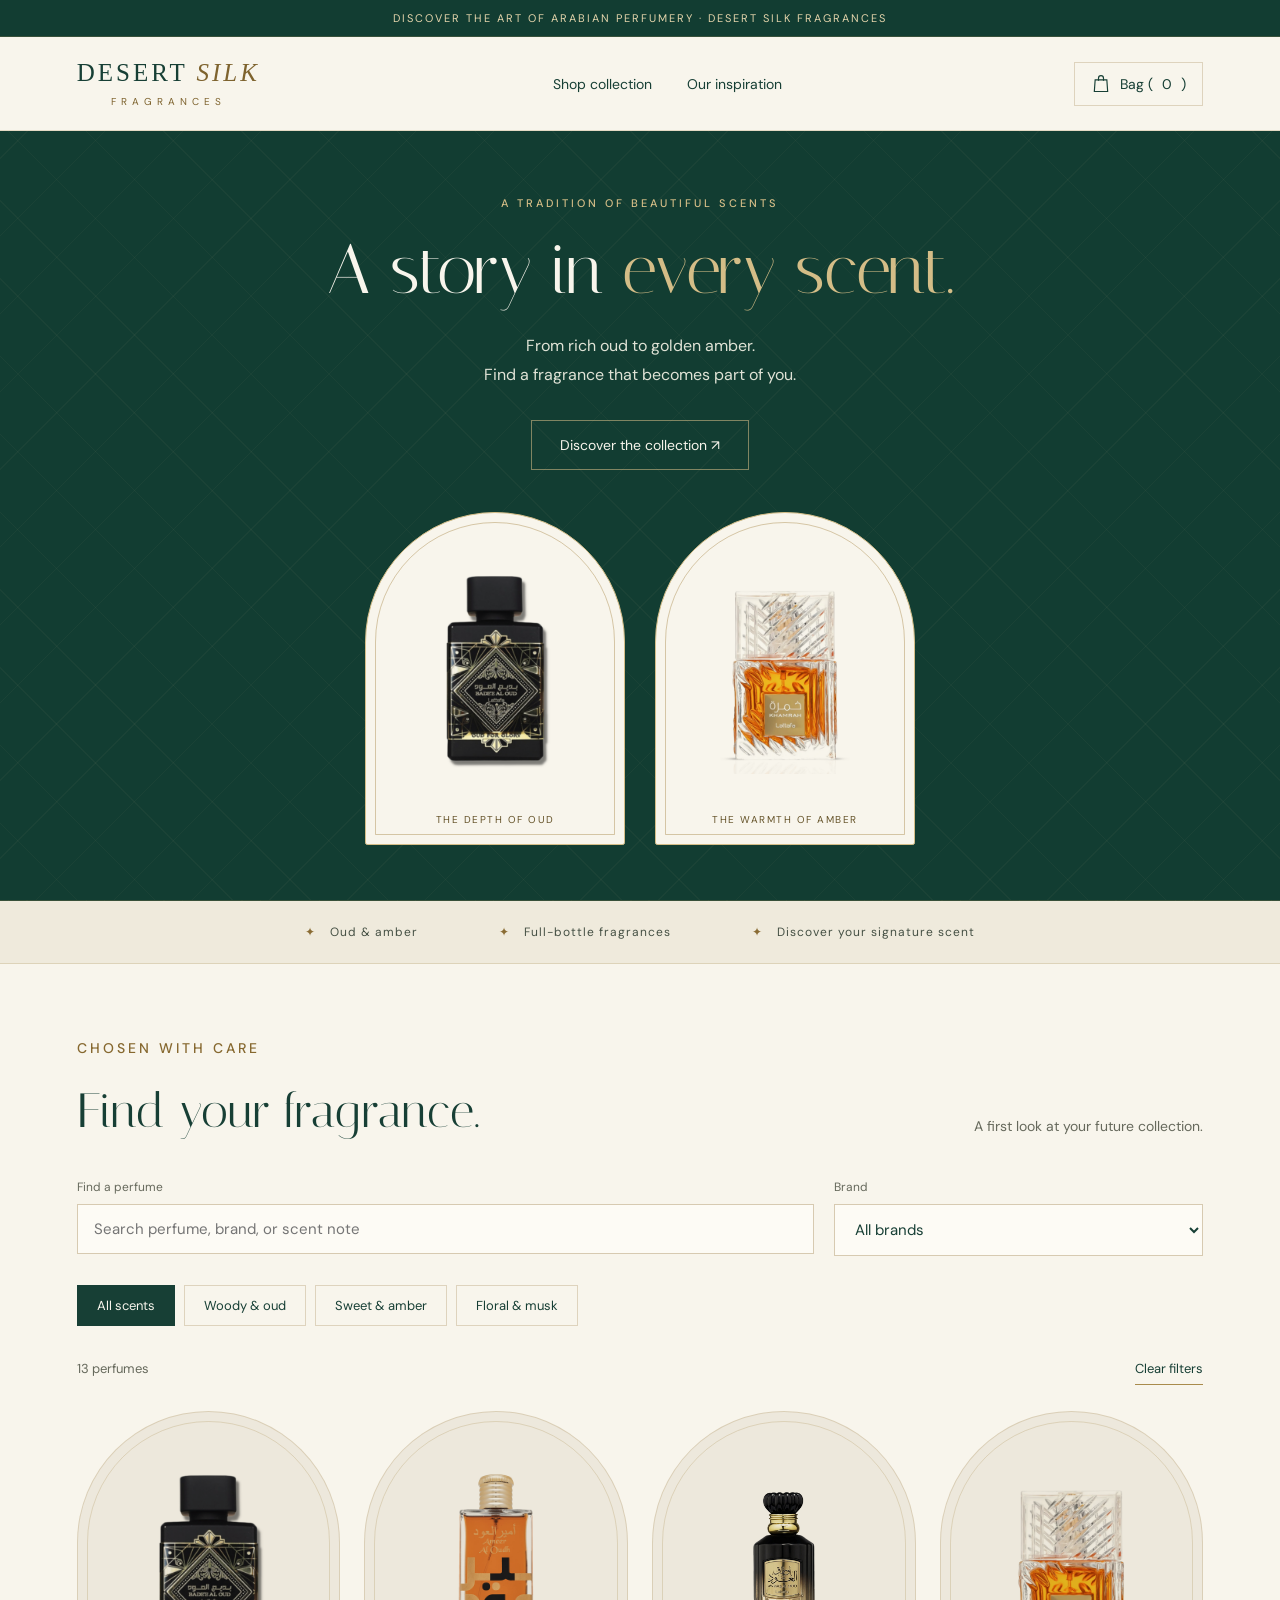
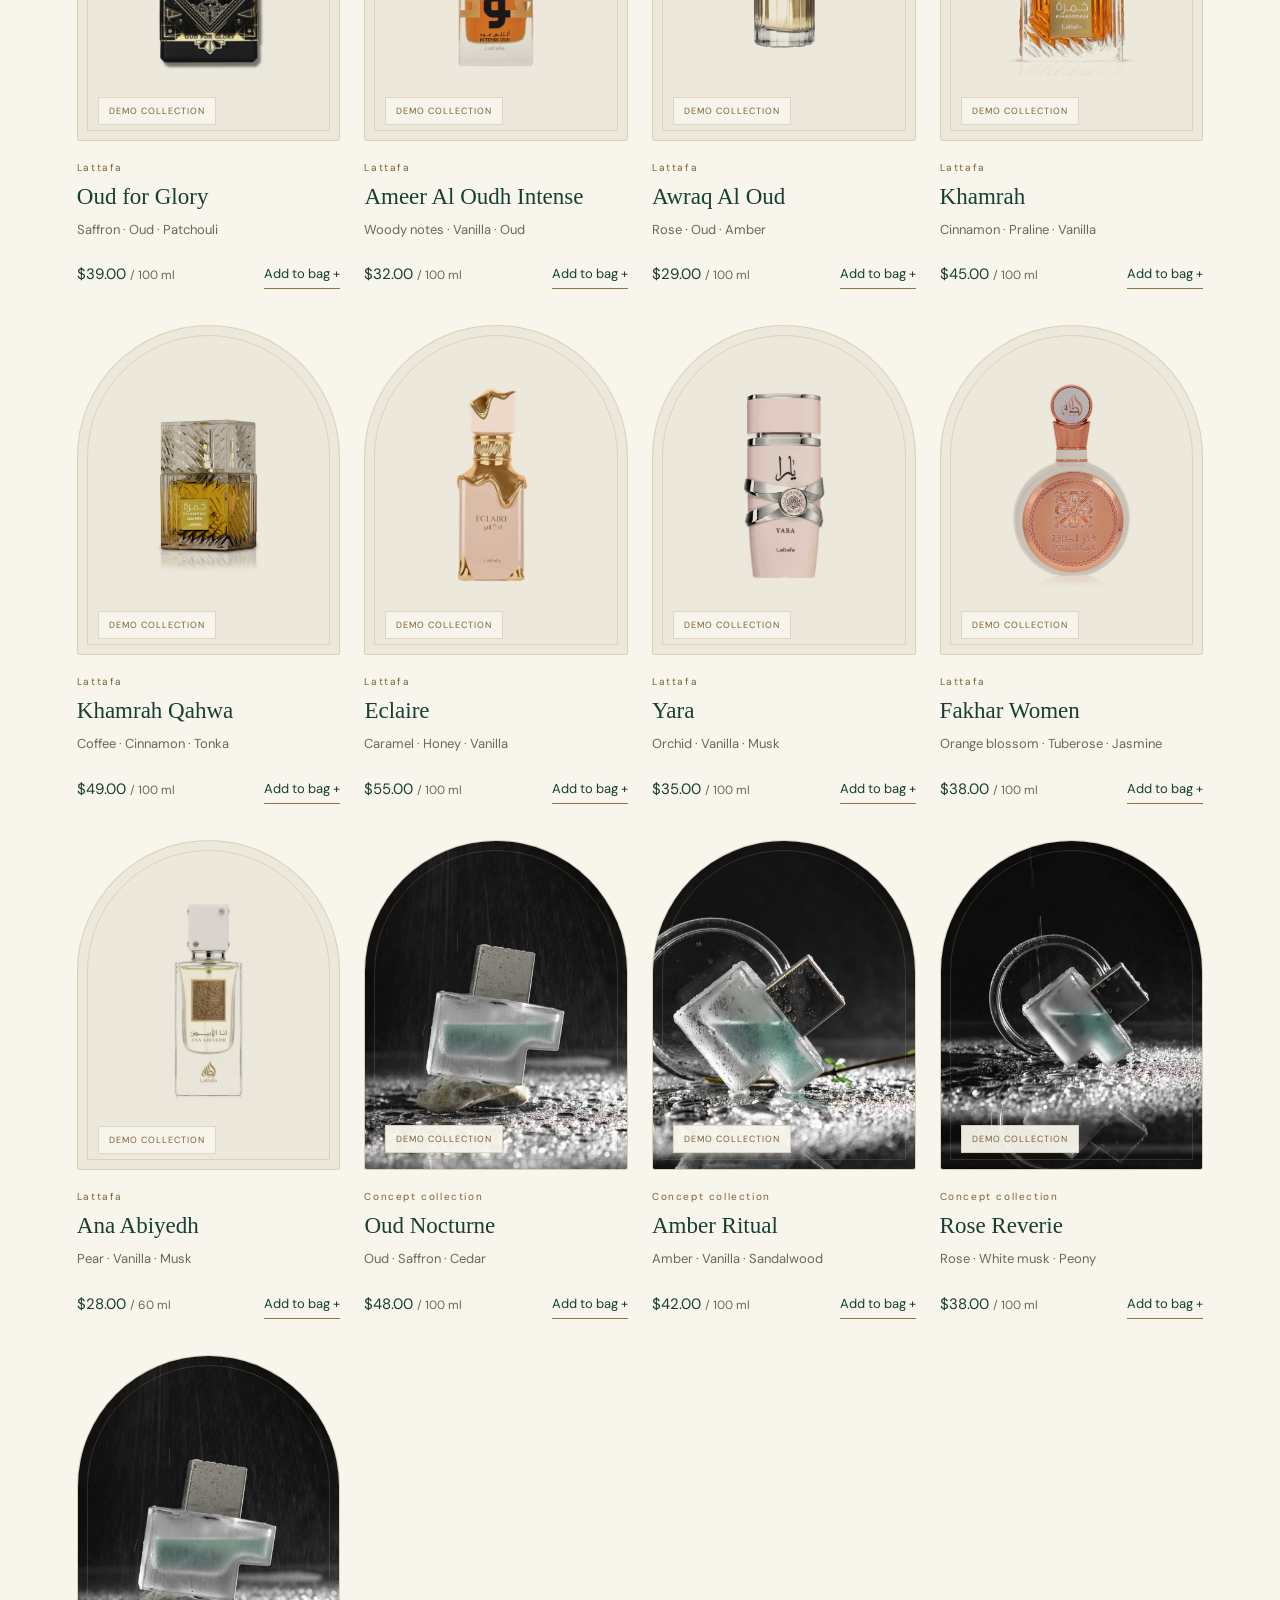
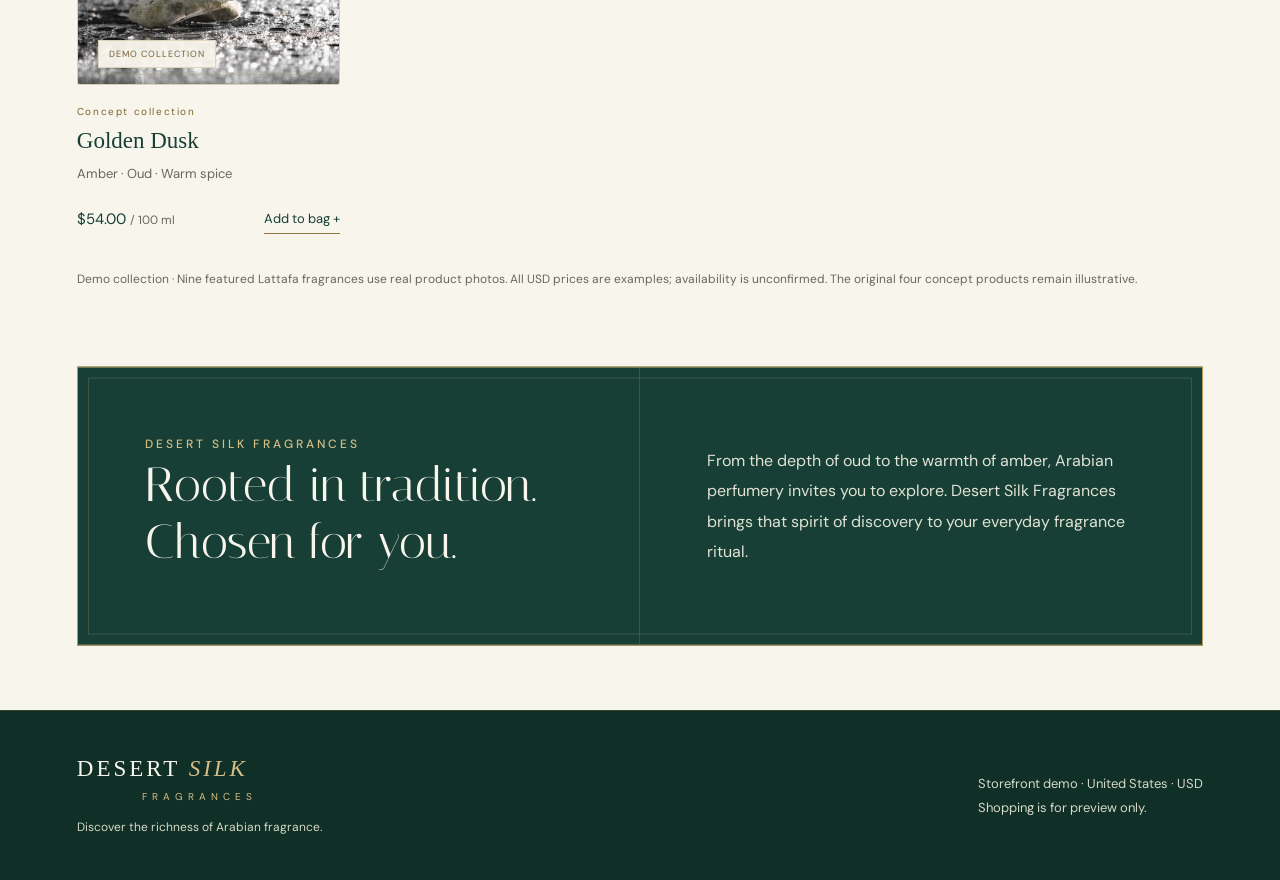
==== commit c19395a2: "Add files via upload" ====
--- a/index.html
+++ b/index.html
@@ -1,5 +1,5 @@
 <!doctype html>
-<html lang="en"><head><meta charset="utf-8"><meta name="viewport" content="width=device-width,initial-scale=1"><title>Desert Silk Fragrances | Arabian Fragrances</title><meta name="description" content="Explore the Desert Silk Fragrances Arabian perfume boutique demo."><link rel="icon" type="image/svg+xml" href="data:image/svg+xml,%3Csvg xmlns='http://www.w3.org/2000/svg' viewBox='0 0 32 32'%3E%3Crect width='32' height='32' rx='5' fill='%23173f35'/%3E%3Ctext x='16' y='23' text-anchor='middle' font-family='Georgia' font-size='24' fill='%23d6b777'%3ED%3C/text%3E%3C/svg%3E"><style>@import "https://fonts.googleapis.com/css2?family=DM+Sans:wght@400;500;600&family=Italiana&display=swap";:root{--paper:#100d0f;--ink:#f5eee4;--gold:#d6b777;--line:#d6b77745;--burgundy:#56172b;--muted:#c0afb3}*{box-sizing:border-box}html{scroll-behavior:smooth;scroll-padding-top:100px}body{background:var(--paper);color:var(--ink);margin:0;font-family:DM Sans,sans-serif;font-size:16px}a{color:inherit;text-decoration:none}button{font:inherit;cursor:pointer;color:inherit}a,button{touch-action:manipulation}a:focus-visible,button:focus-visible{outline:2px solid var(--gold);outline-offset:5px}.announcement{background:var(--burgundy);color:#f0dfb8;text-align:center;letter-spacing:2px;border-bottom:1px solid var(--line);padding:12px 20px;font-size:12px}header{z-index:4;-webkit-backdrop-filter:blur(18px);backdrop-filter:blur(18px);border-bottom:1px solid var(--line);background:#100d0ff0;justify-content:space-between;align-items:center;gap:20px;padding:20px 5%;display:flex;position:sticky;top:0}.logo{letter-spacing:3px;white-space:nowrap;font-family:Georgia,serif;font-size:26px;display:block}.logo span{color:var(--gold);font-style:italic}.logo small{letter-spacing:5px;text-align:center;color:var(--gold);margin-top:8px;font-family:DM Sans,sans-serif;font-size:10px;display:block}nav{gap:35px;font-size:14px;display:flex}nav a{padding:9px 0;position:relative}nav a:after{content:"";background:var(--gold);transform-origin:0;width:100%;height:1px;transition:transform .3s;position:absolute;bottom:0;left:0;transform:scaleX(0)}nav a:hover:after{transform:scaleX(1)}.bag-button{border:1px solid var(--line);background:0 0;align-items:center;gap:9px;padding:11px 16px;font-size:14px;transition:background .3s,border-color .3s;display:flex}.bag-button:hover{background:var(--burgundy);border-color:var(--gold)}.bag-button svg{width:20px}.hero{border-bottom:1px solid var(--line);grid-template-columns:1.05fr 1fr;min-height:650px;display:grid}.hero-copy{background:radial-gradient(at 0 60%,#65152b70,#0000 75%);flex-direction:column;justify-content:center;padding:80px 10%;display:flex;position:relative}.hero-copy:before{content:"";background:linear-gradient(transparent,var(--gold),transparent);width:1px;position:absolute;top:32px;bottom:32px;left:24px}.eyebrow{letter-spacing:3px;text-transform:uppercase;color:var(--gold);margin:0 0 25px;font-size:12px;font-weight:500}h1,h2,h3,p{margin-top:0}h1,h2{font-family:Italiana,Georgia,serif;font-weight:400}h1{letter-spacing:-1px;margin-bottom:30px;font-size:clamp(58px,6.1vw,94px);line-height:1.05}h1 em{color:var(--gold);font-weight:400}.intro{max-width:340px;color:var(--muted);margin-bottom:34px;line-height:1.9}.button{background:var(--burgundy);border:1px solid var(--gold);justify-content:center;align-self:flex-start;align-items:center;padding:17px 30px;font-size:14px;transition:background .3s,transform .3s,box-shadow .3s;display:inline-flex;position:relative;overflow:hidden}.button:hover{background:#75243d;transform:translateY(-3px);box-shadow:0 8px 35px #56172b80}.button:after{content:"";background:linear-gradient(110deg,#0000 45%,#ead3a028 50%,#0000 55%);transition:transform .7s;position:absolute;inset:-80% -100%;transform:translate(-40%)}.button:hover:after{transform:translate(40%)}.hero-photo{background:#25151b;min-width:0;position:relative;overflow:hidden}.hero-photo img{object-fit:cover;filter:brightness(.75)saturate(.75);width:100%;height:100%;transition:transform .8s;position:absolute;transform:scale(1.05)}.hero-photo:hover img{transform:scale(1.1)}.hero-photo:after{content:"";pointer-events:none;background:linear-gradient(#0000 40%,#2009117a);border:1px solid #e7cb9060;position:absolute;inset:22px}.photo-caption{z-index:1;color:#f5e5c5;letter-spacing:2px;font-size:11px;position:absolute;bottom:46px;left:42px;right:30px}.ribbon{border-bottom:1px solid var(--line);letter-spacing:1px;background:#1a1015;justify-content:center;gap:8%;padding:26px 5%;font-size:13px;display:flex}.ribbon span:before{content:"✦";color:var(--gold);margin-right:14px}.collection{padding:85px 5% 80px}.section-top{justify-content:space-between;align-items:end;gap:20px;display:flex}h2{margin-bottom:10px;font-size:52px}.section-top p{color:var(--muted);font-size:14px}.filters{flex-wrap:wrap;gap:10px;margin:29px 0 35px;display:flex}.filter{border:1px solid var(--line);background:0 0;padding:11px 22px;font-size:14px;transition:background .3s,border-color .3s,transform .3s}.filter:hover{border-color:var(--gold);transform:translateY(-2px)}.filter.active{background:var(--burgundy);border-color:var(--gold);color:#f6e8cd}.products{grid-template-columns:repeat(4,1fr);gap:25px;display:grid}.product{min-width:0;animation:.55s both arrive;animation-delay:calc(var(--i,0)*65ms)}.product-image{border:1px solid var(--line);background:#21181c;height:320px;transition:border-color .4s,box-shadow .4s,transform .4s;position:relative;overflow:hidden}.product-image:after{content:"";pointer-events:none;border:1px solid #d6b77725;position:absolute;inset:10px}.product-image img{object-fit:cover;filter:brightness(.88);width:100%;height:100%;transition:transform .65s,filter .65s}.product:hover .product-image{border-color:#d6b777a0;transform:translateY(-6px);box-shadow:0 14px 35px #0005}.product:hover img{filter:brightness();transform:scale(1.08)}.badge{color:#e5cc9a;letter-spacing:1px;border:1px solid var(--line);background:#301020ed;padding:7px 10px;font-size:10px;position:absolute;top:21px;left:21px}.product-meta{letter-spacing:1.6px;color:var(--gold);margin:23px 0 10px;font-size:11px}.product h3{margin-bottom:10px;font-family:Georgia,serif;font-size:23px;font-weight:400}.notes{color:var(--muted);margin-bottom:19px;font-size:14px}.purchase{justify-content:space-between;align-items:center;gap:10px;font-size:15px;display:flex}.purchase small{color:var(--muted);font-size:12px}.purchase button{border:0;border-bottom:1px solid var(--gold);color:var(--gold);background:0 0;padding:6px 0;font-size:13px;transition:color .3s,transform .3s}.purchase button:hover{color:#fff;transform:translateY(-2px)}.sample-note{color:#ad999f;margin-top:35px;font-size:12px;line-height:1.7}.story{border:1px solid var(--gold);background:linear-gradient(120deg,#5e192e,#2a0f19);grid-template-columns:1fr 1fr;margin:0 5% 80px;display:grid;position:relative}.story:after{content:"";border:1px solid var(--line);pointer-events:none;position:absolute;inset:10px}.story-left{border-right:1px solid var(--line);padding:65px 12%}.story-left h2{font-size:48px}.story-right{flex-direction:column;justify-content:center;padding:65px 12%;display:flex}.story p{color:#dcc7ce;margin-bottom:0;line-height:1.9}footer{border-top:1px solid var(--line);background:#090809;justify-content:space-between;align-items:center;gap:25px;padding:45px 5%;display:flex}footer p{color:var(--muted);margin:16px 0 0;font-size:12px}footer .logo{font-size:23px}.footer-note{max-width:280px;color:var(--muted);font-size:13px;line-height:1.8}dialog{border:0;border-left:1px solid var(--gold);width:100%;max-width:440px;height:100dvh;max-height:100dvh;color:var(--ink);background:#160e13;margin:0 0 0 auto;padding:32px;position:fixed}dialog[open]{animation:.4s slide-in}dialog::backdrop{-webkit-backdrop-filter:blur(5px);backdrop-filter:blur(5px);background:#070306ba}.bag-head{justify-content:space-between;align-items:center;gap:12px;display:flex}.bag-head h2{font-size:35px}.close{color:var(--gold);background:0 0;border:0;padding:10px;font-size:25px}.bag-item{border-bottom:1px solid var(--line);padding:20px 0;animation:.3s arrive}.bag-row{justify-content:space-between;gap:10px;display:flex}.remove{color:var(--gold);background:0 0;border:0;padding:10px 0;font-size:13px}.bag-total{justify-content:space-between;margin:25px 0;font-weight:500;display:flex}.demo-checkout{color:#dcc7ce;background:var(--burgundy);border:1px solid var(--line);padding:20px;font-size:14px;line-height:1.8}.toast{background:var(--burgundy);border:1px solid var(--gold);color:var(--ink);z-index:5;padding:15px 24px;font-size:14px;animation:.3s toast-in;position:fixed;bottom:25px;left:50%;transform:translate(-50%);box-shadow:0 4px 25px #0008}.hidden{display:none!important}.reveal{transition:opacity .8s,transform .8s}.hero-copy>*{animation:.9s both arrive}.hero-copy h1{animation-delay:.12s}.hero-copy .intro{animation-delay:.24s}.hero-copy .button{animation-delay:.36s}@keyframes arrive{0%{opacity:0;transform:translateY(18px)}to{opacity:1;transform:translateY(0)}}@keyframes slide-in{0%{transform:translate(100%)}to{transform:translate(0)}}@keyframes toast-in{0%{opacity:0;transform:translate(-50%,15px)}to{opacity:1;transform:translate(-50%)}}@media (width>=1500px){main{max-width:1600px;margin:auto}}@media (width<=1000px){nav{gap:18px}.hero-copy{padding:60px 10%}.hero{min-height:570px}.products{grid-template-columns:repeat(2,1fr)}.product-image{height:360px}.ribbon{gap:4%;font-size:12px}.story-left,.story-right{padding:45px 10%}}@media (width<=800px){header{padding:16px 6%}.logo{letter-spacing:2px;font-size:21px}.logo small{letter-spacing:3px;font-size:9px}nav{display:none}.bag-button{padding:9px 10px}.announcement{letter-spacing:1px;font-size:10px;line-height:1.6}.hero{grid-template-columns:1fr}.hero-copy{padding:55px 9% 50px}.hero-copy:before{top:25px;bottom:25px;left:15px}h1{letter-spacing:-1px;font-size:65px}.intro{font-size:15px}.hero-photo{height:400px}.ribbon{flex-wrap:wrap;gap:17px;padding:20px 5%}.ribbon span:before{margin-right:7px}.collection{padding:55px 6%}.section-top{display:block}h2{font-size:43px}.products{gap:29px 14px}.product-image{height:220px}.product h3{font-size:20px}.notes{font-size:13px;line-height:1.7}.purchase{flex-direction:column;align-items:start}.story{grid-template-columns:1fr;margin:0 6% 50px}.story-left{border-right:0;border-bottom:1px solid var(--line);padding:38px 30px}.story-right{padding:32px 30px}.story-left h2{font-size:40px}footer{flex-direction:column;align-items:start;padding:35px 6%}.photo-caption{font-size:10px;bottom:36px;left:35px}.badge{padding:6px;font-size:9px;top:15px;left:15px}.filter{padding:10px 15px}.toast{text-align:center;width:85%}.eyebrow{letter-spacing:2px;font-size:11px}.product-meta{font-size:10px;line-height:1.7}}@media (prefers-reduced-motion:reduce){html{scroll-behavior:auto}*,:before,:after{transition:none!important;animation:none!important}.reveal.pending{opacity:1;transform:none}}.real-product{background:#f4f0eb}.real-product img{object-fit:contain;filter:none;padding:25px}.real-product .badge{top:auto;bottom:15px}.real-product:after{border-color:#b58b4840}.product:hover .real-product img{filter:none}@media (width<=800px){.real-product img{padding:16px}.real-product .badge{font-size:8px;bottom:10px}}.product-image{display:block}.product h3 a:hover{color:var(--gold)}.hero{position:relative}.spray-intro{z-index:2;pointer-events:none;width:100%;height:100%;position:absolute;inset:0}@media (prefers-reduced-motion:reduce){.spray-intro{display:none}}.hero-copy>*,.product,.detail-copy,.bag-item,dialog[open]{animation:none}.product-image img,.detail-image img{transition:none}.product:hover .product-image,.product:hover img,.detail-image:hover img{transform:none}.reveal.pending{opacity:1;transform:none}</style>  <script type="module" crossorigin src="./assets/main-BYNGcnTX.js"></script>
+<html lang="en"><head><meta charset="utf-8"><meta name="viewport" content="width=device-width,initial-scale=1"><title>Desert Silk Fragrances | Arabian Fragrances</title><meta name="description" content="Explore the Desert Silk Fragrances Arabian perfume boutique demo."><link rel="icon" type="image/svg+xml" href="data:image/svg+xml,%3Csvg xmlns='http://www.w3.org/2000/svg' viewBox='0 0 32 32'%3E%3Crect width='32' height='32' rx='5' fill='%23173f35'/%3E%3Ctext x='16' y='23' text-anchor='middle' font-family='Georgia' font-size='24' fill='%23d6b777'%3ED%3C/text%3E%3C/svg%3E"><style>@import "https://fonts.googleapis.com/css2?family=DM+Sans:wght@400;500;600&family=Italiana&display=swap";:root{--paper:#100d0f;--ink:#f5eee4;--gold:#d6b777;--line:#d6b77745;--burgundy:#56172b;--muted:#c0afb3}*{box-sizing:border-box}html{scroll-behavior:smooth;scroll-padding-top:100px}body{background:var(--paper);color:var(--ink);margin:0;font-family:DM Sans,sans-serif;font-size:16px}a{color:inherit;text-decoration:none}button{font:inherit;cursor:pointer;color:inherit}a,button{touch-action:manipulation}a:focus-visible,button:focus-visible{outline:2px solid var(--gold);outline-offset:5px}.announcement{background:var(--burgundy);color:#f0dfb8;text-align:center;letter-spacing:2px;border-bottom:1px solid var(--line);padding:12px 20px;font-size:12px}header{z-index:4;-webkit-backdrop-filter:blur(18px);backdrop-filter:blur(18px);border-bottom:1px solid var(--line);background:#100d0ff0;justify-content:space-between;align-items:center;gap:20px;padding:20px 5%;display:flex;position:sticky;top:0}.logo{letter-spacing:3px;white-space:nowrap;font-family:Georgia,serif;font-size:26px;display:block}.logo span{color:var(--gold);font-style:italic}.logo small{letter-spacing:5px;text-align:center;color:var(--gold);margin-top:8px;font-family:DM Sans,sans-serif;font-size:10px;display:block}nav{gap:35px;font-size:14px;display:flex}nav a{padding:9px 0;position:relative}nav a:after{content:"";background:var(--gold);transform-origin:0;width:100%;height:1px;transition:transform .3s;position:absolute;bottom:0;left:0;transform:scaleX(0)}nav a:hover:after{transform:scaleX(1)}.bag-button{border:1px solid var(--line);background:0 0;align-items:center;gap:9px;padding:11px 16px;font-size:14px;transition:background .3s,border-color .3s;display:flex}.bag-button:hover{background:var(--burgundy);border-color:var(--gold)}.bag-button svg{width:20px}.hero{border-bottom:1px solid var(--line);grid-template-columns:1.05fr 1fr;min-height:650px;display:grid}.hero-copy{background:radial-gradient(at 0 60%,#65152b70,#0000 75%);flex-direction:column;justify-content:center;padding:80px 10%;display:flex;position:relative}.hero-copy:before{content:"";background:linear-gradient(transparent,var(--gold),transparent);width:1px;position:absolute;top:32px;bottom:32px;left:24px}.eyebrow{letter-spacing:3px;text-transform:uppercase;color:var(--gold);margin:0 0 25px;font-size:12px;font-weight:500}h1,h2,h3,p{margin-top:0}h1,h2{font-family:Italiana,Georgia,serif;font-weight:400}h1{letter-spacing:-1px;margin-bottom:30px;font-size:clamp(58px,6.1vw,94px);line-height:1.05}h1 em{color:var(--gold);font-weight:400}.intro{max-width:340px;color:var(--muted);margin-bottom:34px;line-height:1.9}.button{background:var(--burgundy);border:1px solid var(--gold);justify-content:center;align-self:flex-start;align-items:center;padding:17px 30px;font-size:14px;transition:background .3s,transform .3s,box-shadow .3s;display:inline-flex;position:relative;overflow:hidden}.button:hover{background:#75243d;transform:translateY(-3px);box-shadow:0 8px 35px #56172b80}.button:after{content:"";background:linear-gradient(110deg,#0000 45%,#ead3a028 50%,#0000 55%);transition:transform .7s;position:absolute;inset:-80% -100%;transform:translate(-40%)}.button:hover:after{transform:translate(40%)}.hero-photo{background:#25151b;min-width:0;position:relative;overflow:hidden}.hero-photo img{object-fit:cover;filter:brightness(.75)saturate(.75);width:100%;height:100%;transition:transform .8s;position:absolute;transform:scale(1.05)}.hero-photo:hover img{transform:scale(1.1)}.hero-photo:after{content:"";pointer-events:none;background:linear-gradient(#0000 40%,#2009117a);border:1px solid #e7cb9060;position:absolute;inset:22px}.photo-caption{z-index:1;color:#f5e5c5;letter-spacing:2px;font-size:11px;position:absolute;bottom:46px;left:42px;right:30px}.ribbon{border-bottom:1px solid var(--line);letter-spacing:1px;background:#1a1015;justify-content:center;gap:8%;padding:26px 5%;font-size:13px;display:flex}.ribbon span:before{content:"✦";color:var(--gold);margin-right:14px}.collection{padding:85px 5% 80px}.section-top{justify-content:space-between;align-items:end;gap:20px;display:flex}h2{margin-bottom:10px;font-size:52px}.section-top p{color:var(--muted);font-size:14px}.filters{flex-wrap:wrap;gap:10px;margin:29px 0 35px;display:flex}.filter{border:1px solid var(--line);background:0 0;padding:11px 22px;font-size:14px;transition:background .3s,border-color .3s,transform .3s}.filter:hover{border-color:var(--gold);transform:translateY(-2px)}.filter.active{background:var(--burgundy);border-color:var(--gold);color:#f6e8cd}.products{grid-template-columns:repeat(4,1fr);gap:25px;display:grid}.product{min-width:0;animation:.55s both arrive;animation-delay:calc(var(--i,0)*65ms)}.product-image{border:1px solid var(--line);background:#21181c;height:320px;transition:border-color .4s,box-shadow .4s,transform .4s;position:relative;overflow:hidden}.product-image:after{content:"";pointer-events:none;border:1px solid #d6b77725;position:absolute;inset:10px}.product-image img{object-fit:cover;filter:brightness(.88);width:100%;height:100%;transition:transform .65s,filter .65s}.product:hover .product-image{border-color:#d6b777a0;transform:translateY(-6px);box-shadow:0 14px 35px #0005}.product:hover img{filter:brightness();transform:scale(1.08)}.badge{color:#e5cc9a;letter-spacing:1px;border:1px solid var(--line);background:#301020ed;padding:7px 10px;font-size:10px;position:absolute;top:21px;left:21px}.product-meta{letter-spacing:1.6px;color:var(--gold);margin:23px 0 10px;font-size:11px}.product h3{margin-bottom:10px;font-family:Georgia,serif;font-size:23px;font-weight:400}.notes{color:var(--muted);margin-bottom:19px;font-size:14px}.purchase{justify-content:space-between;align-items:center;gap:10px;font-size:15px;display:flex}.purchase small{color:var(--muted);font-size:12px}.purchase button{border:0;border-bottom:1px solid var(--gold);color:var(--gold);background:0 0;padding:6px 0;font-size:13px;transition:color .3s,transform .3s}.purchase button:hover{color:#fff;transform:translateY(-2px)}.sample-note{color:#ad999f;margin-top:35px;font-size:12px;line-height:1.7}.story{border:1px solid var(--gold);background:linear-gradient(120deg,#5e192e,#2a0f19);grid-template-columns:1fr 1fr;margin:0 5% 80px;display:grid;position:relative}.story:after{content:"";border:1px solid var(--line);pointer-events:none;position:absolute;inset:10px}.story-left{border-right:1px solid var(--line);padding:65px 12%}.story-left h2{font-size:48px}.story-right{flex-direction:column;justify-content:center;padding:65px 12%;display:flex}.story p{color:#dcc7ce;margin-bottom:0;line-height:1.9}footer{border-top:1px solid var(--line);background:#090809;justify-content:space-between;align-items:center;gap:25px;padding:45px 5%;display:flex}footer p{color:var(--muted);margin:16px 0 0;font-size:12px}footer .logo{font-size:23px}.footer-note{max-width:280px;color:var(--muted);font-size:13px;line-height:1.8}dialog{border:0;border-left:1px solid var(--gold);width:100%;max-width:440px;height:100dvh;max-height:100dvh;color:var(--ink);background:#160e13;margin:0 0 0 auto;padding:32px;position:fixed}dialog[open]{animation:.4s slide-in}dialog::backdrop{-webkit-backdrop-filter:blur(5px);backdrop-filter:blur(5px);background:#070306ba}.bag-head{justify-content:space-between;align-items:center;gap:12px;display:flex}.bag-head h2{font-size:35px}.close{color:var(--gold);background:0 0;border:0;padding:10px;font-size:25px}.bag-item{border-bottom:1px solid var(--line);padding:20px 0;animation:.3s arrive}.bag-row{justify-content:space-between;gap:10px;display:flex}.remove{color:var(--gold);background:0 0;border:0;padding:10px 0;font-size:13px}.bag-total{justify-content:space-between;margin:25px 0;font-weight:500;display:flex}.demo-checkout{color:#dcc7ce;background:var(--burgundy);border:1px solid var(--line);padding:20px;font-size:14px;line-height:1.8}.toast{background:var(--burgundy);border:1px solid var(--gold);color:var(--ink);z-index:5;padding:15px 24px;font-size:14px;animation:.3s toast-in;position:fixed;bottom:25px;left:50%;transform:translate(-50%);box-shadow:0 4px 25px #0008}.hidden{display:none!important}.reveal{transition:opacity .8s,transform .8s}.hero-copy>*{animation:.9s both arrive}.hero-copy h1{animation-delay:.12s}.hero-copy .intro{animation-delay:.24s}.hero-copy .button{animation-delay:.36s}@keyframes arrive{0%{opacity:0;transform:translateY(18px)}to{opacity:1;transform:translateY(0)}}@keyframes slide-in{0%{transform:translate(100%)}to{transform:translate(0)}}@keyframes toast-in{0%{opacity:0;transform:translate(-50%,15px)}to{opacity:1;transform:translate(-50%)}}@media (width>=1500px){main{max-width:1600px;margin:auto}}@media (width<=1000px){nav{gap:18px}.hero-copy{padding:60px 10%}.hero{min-height:570px}.products{grid-template-columns:repeat(2,1fr)}.product-image{height:360px}.ribbon{gap:4%;font-size:12px}.story-left,.story-right{padding:45px 10%}}@media (width<=800px){header{padding:16px 6%}.logo{letter-spacing:2px;font-size:21px}.logo small{letter-spacing:3px;font-size:9px}nav{display:none}.bag-button{padding:9px 10px}.announcement{letter-spacing:1px;font-size:10px;line-height:1.6}.hero{grid-template-columns:1fr}.hero-copy{padding:55px 9% 50px}.hero-copy:before{top:25px;bottom:25px;left:15px}h1{letter-spacing:-1px;font-size:65px}.intro{font-size:15px}.hero-photo{height:400px}.ribbon{flex-wrap:wrap;gap:17px;padding:20px 5%}.ribbon span:before{margin-right:7px}.collection{padding:55px 6%}.section-top{display:block}h2{font-size:43px}.products{gap:29px 14px}.product-image{height:220px}.product h3{font-size:20px}.notes{font-size:13px;line-height:1.7}.purchase{flex-direction:column;align-items:start}.story{grid-template-columns:1fr;margin:0 6% 50px}.story-left{border-right:0;border-bottom:1px solid var(--line);padding:38px 30px}.story-right{padding:32px 30px}.story-left h2{font-size:40px}footer{flex-direction:column;align-items:start;padding:35px 6%}.photo-caption{font-size:10px;bottom:36px;left:35px}.badge{padding:6px;font-size:9px;top:15px;left:15px}.filter{padding:10px 15px}.toast{text-align:center;width:85%}.eyebrow{letter-spacing:2px;font-size:11px}.product-meta{font-size:10px;line-height:1.7}}@media (prefers-reduced-motion:reduce){html{scroll-behavior:auto}*,:before,:after{transition:none!important;animation:none!important}.reveal.pending{opacity:1;transform:none}}.real-product{background:#f4f0eb}.real-product img{object-fit:contain;filter:none;padding:25px}.real-product .badge{top:auto;bottom:15px}.real-product:after{border-color:#b58b4840}.product:hover .real-product img{filter:none}@media (width<=800px){.real-product img{padding:16px}.real-product .badge{font-size:8px;bottom:10px}}.product-image{display:block}.product h3 a:hover{color:var(--gold)}.hero{position:relative}.spray-intro{z-index:2;pointer-events:none;width:100%;height:100%;position:absolute;inset:0}@media (prefers-reduced-motion:reduce){.spray-intro{display:none}}.hero-copy>*,.product,.detail-copy,.bag-item,dialog[open]{animation:none}.product-image img,.detail-image img{transition:none}.product:hover .product-image,.product:hover img,.detail-image:hover img{transform:none}.reveal.pending{opacity:1;transform:none}</style>  <script type="module" crossorigin src="./assets/main-BTd0P_Ho.js"></script>
   <link rel="modulepreload" crossorigin href="./assets/motion-effects-CimoyNEb.js">
   <link rel="stylesheet" crossorigin href="./assets/motion-effects-CkN6MAiY.css">
 </head><body>
